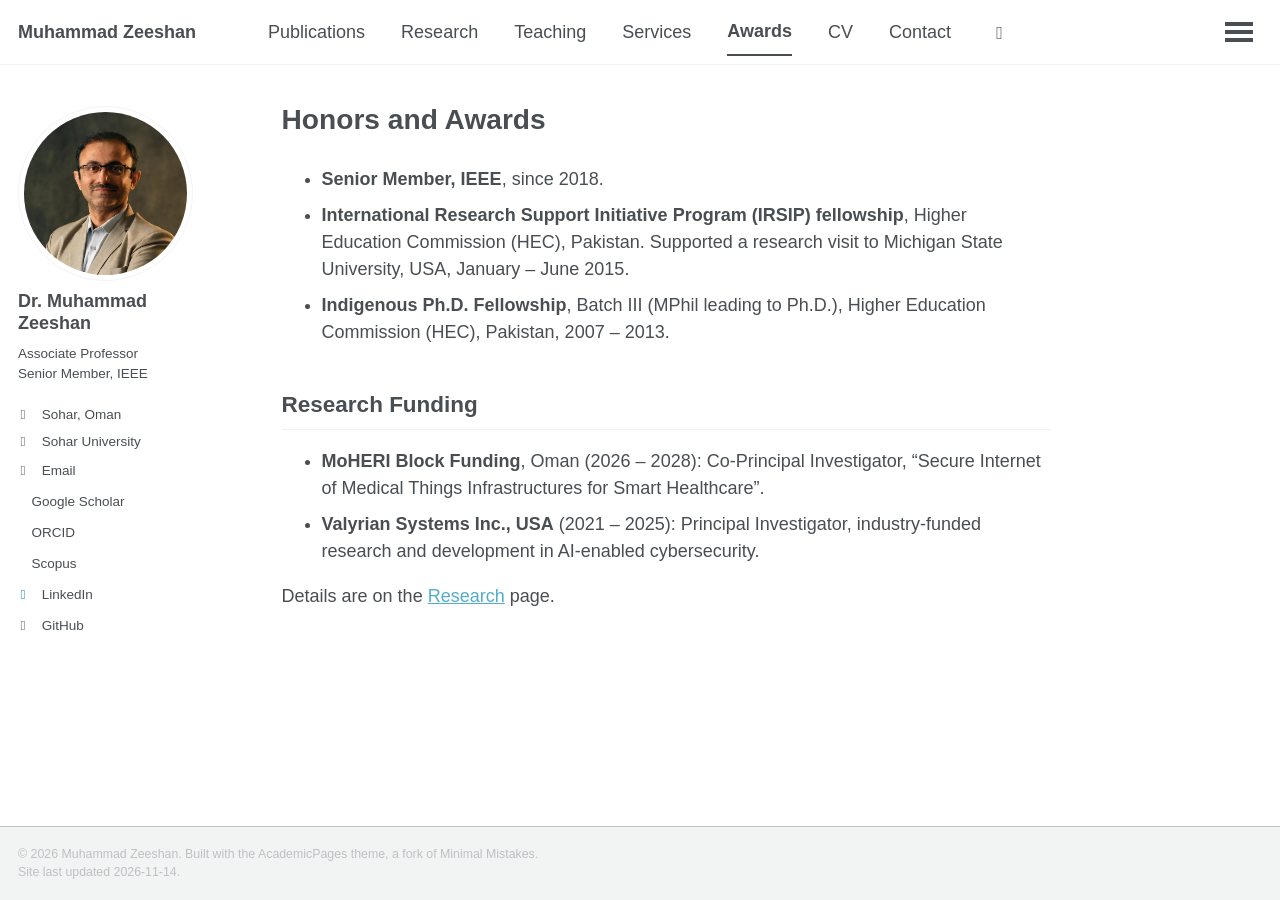
==== awards/index.html @ 03ace95a "Add personal academic website Static site in the AcademicPages style: home, publications, research, " ====
<!doctype html>
<html lang="en" class="no-js">
  <head>
    <meta charset="utf-8">
    <title>Honors and Awards - Muhammad Zeeshan</title>
    <meta name="description" content="Honors, fellowships and awards of Dr. Muhammad Zeeshan.">
    <meta name="author" content="Muhammad Zeeshan">
    <link rel="canonical" href="https://mzeeshanbhatti.github.io/awards/">
    <meta property="og:type" content="website">
    <meta property="og:site_name" content="Muhammad Zeeshan">
    <meta property="og:title" content="Honors and Awards - Muhammad Zeeshan">
    <meta property="og:description" content="Honors, fellowships and awards of Dr. Muhammad Zeeshan.">
    <meta property="og:url" content="https://mzeeshanbhatti.github.io/awards/">
    <meta property="og:image" content="https://mzeeshanbhatti.github.io/images/og-image.jpg">
    <meta name="viewport" content="width=device-width, initial-scale=1.0">
    <script>
      document.documentElement.className = document.documentElement.className.replace(/\bno-js\b/g, '') + ' js ';
    </script>
    <link rel="stylesheet" href="/assets/css/main.css">
    <script src="/assets/js/jquery.min.js"></script>
    <link rel="stylesheet" href="/assets/css/academicons.min.css">
    <link rel="stylesheet" href="/assets/css/fontawesome.css">
    <link rel="icon" type="image/png" href="/images/favicon-32x32.png" sizes="32x32">
    <link rel="apple-touch-icon" sizes="180x180" href="/images/apple-touch-icon.png">
  </head>

  <body>
    <div class="masthead">
      <div class="masthead__inner-wrap">
        <div class="masthead__menu">
          <nav id="site-nav" class="greedy-nav">
            <ul class="visible-links">
          <li class="masthead__menu-item masthead__menu-item--lg persist"><a href="/">Muhammad Zeeshan</a></li>
          <li class="masthead__menu-item"><a href="/publications/">Publications</a></li>
          <li class="masthead__menu-item"><a href="/research/">Research</a></li>
          <li class="masthead__menu-item"><a href="/teaching/">Teaching</a></li>
          <li class="masthead__menu-item"><a href="/services/">Services</a></li>
          <li class="masthead__menu-item selected"><a href="/awards/">Awards</a></li>
          <li class="masthead__menu-item"><a href="/cv/">CV</a></li>
          <li class="masthead__menu-item"><a href="/contact/">Contact</a></li>
          <li id="theme-toggle" class="masthead__menu-item persist tail">
            <button type="button" aria-label="Toggle color theme"><i id="theme-icon" class="fa-solid fa-sun" aria-hidden="true" title="toggle theme"></i></button>
          </li>
            </ul>
            <button class="greedy-nav__toggle" type="button" aria-label="Menu"><span class="navicon"></span></button>
            <ul class="hidden-links hidden"></ul>
          </nav>
        </div>
      </div>
    </div>

    <div id="main" role="main">
      <div class="sidebar sticky">
        <div itemscope itemtype="http://schema.org/Person">
          <div class="author__avatar">
            <img src="/images/profile.jpg" class="author__avatar" alt="Dr. Muhammad Zeeshan" fetchpriority="high">
          </div>
          <div class="author__content">
            <h3 class="author__name">Dr. Muhammad Zeeshan</h3>
            <p class="author__bio">Associate Professor<br>Senior Member, IEEE</p>
          </div>
          <div class="author__urls-wrapper">
            <button class="btn btn--inverse">Follow</button>
            <ul class="author__urls social-icons">
              <li class="author__desktop"><i class="fas fa-fw fa-location-dot icon-pad-right" aria-hidden="true"></i>Sohar, Oman</li>
              <li class="author__desktop"><i class="fas fa-fw fa-building-columns icon-pad-right" aria-hidden="true"></i>Sohar University</li>
              <li><a href="mailto:muhammad.zeeshan@ieee.org"><i class="fas fa-fw fa-envelope icon-pad-right" aria-hidden="true"></i>Email</a></li>
              <li><a href="https://scholar.google.com.pk/citations?user=bIB6sP4AAAAJ&amp;hl=en"><i class="ai ai-google-scholar ai-fw icon-pad-right"></i>Google Scholar</a></li>
              <li><a href="https://orcid.org/0000-0003-4417-1365"><i class="ai ai-orcid ai-fw icon-pad-right"></i>ORCID</a></li>
              <li><a href="https://www.scopus.com/authid/detail.uri?authorId=57214970753"><i class="ai ai-scopus ai-fw icon-pad-right"></i>Scopus</a></li>
              <li><a href="https://www.linkedin.com/in/zeeshanbhatti/"><i class="fab fa-fw fa-linkedin icon-pad-right" aria-hidden="true"></i>LinkedIn</a></li>
              <li><a href="https://github.com/mzeeshanbhatti"><i class="fab fa-fw fa-github icon-pad-right" aria-hidden="true"></i>GitHub</a></li>
            </ul>
          </div>
        </div>
      </div>

      <article class="page" itemscope itemtype="http://schema.org/CreativeWork">
        <div class="page__inner-wrap">
          <header><h1 class="page__title" itemprop="headline">Honors and Awards</h1></header>
          <section class="page__content" itemprop="text">
<ul>
<li><strong>Senior Member, IEEE</strong>, since 2018.</li>
<li><strong>International Research Support Initiative Program (IRSIP) fellowship</strong>, Higher Education Commission (HEC), Pakistan. Supported a research visit to Michigan State University, USA, January – June 2015.</li>
<li><strong>Indigenous Ph.D. Fellowship</strong>, Batch III (MPhil leading to Ph.D.), Higher Education Commission (HEC), Pakistan, 2007 – 2013.</li>
</ul>
<h2>Research Funding</h2>
<ul>
<li><strong>MoHERI Block Funding</strong>, Oman (2026 – 2028): Co-Principal Investigator, &ldquo;Secure Internet of Medical Things Infrastructures for Smart Healthcare&rdquo;.</li>
<li><strong>Valyrian Systems Inc., USA</strong> (2021 – 2025): Principal Investigator, industry-funded research and development in AI-enabled cybersecurity.</li>
</ul>
<p>Details are on the <a href="/research/">Research</a> page.</p>
          </section>
        </div>
      </article>
    </div>

    <div class="page__footer">
      <footer>
        <div class="page__footer-copyright">
          &copy; 2026 Muhammad Zeeshan. Built with the <a href="https://github.com/academicpages/academicpages.github.io">AcademicPages</a> theme, a fork of <a href="https://mademistakes.com/work/minimal-mistakes-jekyll-theme/" rel="nofollow">Minimal Mistakes</a>.<br>
          Site last updated 2026-11-14.
        </div>
      </footer>
    </div>

    <script type="module" src="/assets/js/main.min.js"></script>
  </body>
</html>
---- assets/css/main.css ----
﻿:root{--global-base-color: #2f7f93;--global-bg-color: #fff;--global-footer-bg-color: #f2f3f3;--global-border-color: rgb(94.7843137255%, 95.0980392157%, 95.3333333333%);--global-dark-border-color: #bdc1c4;--global-code-background-color: #fafafa;--global-code-text-color: rgb(19.137254902%, 20.3921568627%, 21.3333333333%);--global-fig-caption-color: mix(#fff, rgb(28.7058823529%, 30.5882352941%, 32%), 25%);--global-link-color: #52adc8;--global-link-color-hover: mix(#000, #2f7f93, 25%);--global-link-color-visited: mix(#fff, #2f7f93, 25%);--global-masthead-link-color: rgb(28.7058823529%, 30.5882352941%, 32%);--global-masthead-link-color-hover: mix(#000, #7a8288, 25%);--global-text-color: rgb(28.7058823529%, 30.5882352941%, 32%);--global-text-color-light: rgb(73.9215686275%, 75.4901960784%, 76.6666666667%);--global-thead-color: rgb(94.7843137255%, 95.0980392157%, 95.3333333333%)}html[data-theme=dark]{--global-base-color: #0ea1c5;--global-bg-color: #474747;--global-footer-bg-color: #474747;--global-border-color: rgb(73.9215686275%, 75.4901960784%, 76.6666666667%);--global-dark-border-color: rgb(85.568627451%, 85.568627451%, 85.568627451%);--global-code-background-color: #fafafa;--global-code-text-color: rgb(19.137254902%, 20.3921568627%, 21.3333333333%);--global-fig-caption-color: rgb(73.9215686275%, 75.4901960784%, 76.6666666667%);--global-link-color: #0ea1c5;--global-link-color-hover: rgb(4.1176470588%, 47.3529411765%, 57.9411764706%);--global-link-color-visited: rgb(29.1176470588%, 72.3529411765%, 82.9411764706%);--global-masthead-link-color: #ffffff;--global-masthead-link-color-hover: #0ea1c5;--global-text-color: #ffffff;--global-text-color-light: #f3f3f3;--global-thead-color: rgb(92.7843137255%, 92.7843137255%, 92.7843137255%)}a:focus{outline:thin dotted #f89406;outline:5px auto #f89406;outline-offset:-2px}*,*:before,*:after{-moz-box-sizing:border-box;-webkit-box-sizing:border-box;box-sizing:border-box}html{box-sizing:border-box;background-color:var(--global-bg-color);font-size:16px}@media(min-width: 48em){html{font-size:18px}}html{-webkit-text-size-adjust:100%;-ms-text-size-adjust:100%}body{margin:0}::-moz-selection{color:#fff;background:#000}::selection{color:#fff;background:#000}article,aside,details,figcaption,figure,footer,header,hgroup,main,nav,section{display:block}audio,canvas,video{display:inline-block;*display:inline;*zoom:1}audio:not([controls]){display:none}a{color:var(--global-link-color)}a:hover,a:active{outline:0}sub,sup{position:relative;font-size:75%;line-height:0;vertical-align:baseline}sup{top:-0.5em}sub{bottom:-0.25em}img{max-width:100%;width:auto\9 ;height:auto;vertical-align:middle;border:0;-ms-interpolation-mode:bicubic}#map_canvas img,.google-maps img{max-width:none}button,input,select,textarea{margin:0;font-size:100%;vertical-align:middle}button,input{*overflow:visible;line-height:normal}button::-moz-focus-inner,input::-moz-focus-inner{padding:0;border:0}button,html input[type=button],input[type=reset],input[type=submit]{-webkit-appearance:button;cursor:pointer}label,select,button,input[type=button],input[type=reset],input[type=submit],input[type=radio],input[type=checkbox]{cursor:pointer}input[type=search]{box-sizing:content-box;-webkit-appearance:textfield}input[type=search]::-webkit-search-decoration,input[type=search]::-webkit-search-cancel-button{-webkit-appearance:none}textarea{overflow:auto;vertical-align:top}html{position:relative;min-height:100%;scroll-behavior:smooth}body{color:var(--global-text-color);background-color:var(--global-bg-color);margin:0;padding:70px 0 0;padding-bottom:9em;font-family:-apple-system,".SFNSText-Regular","San Francisco","Roboto","Segoe UI","Helvetica Neue","Lucida Grande",Arial,sans-serif;line-height:1.5}body.overflow--hidden{overflow:hidden}h1,h2,h3,h4,h5,h6{margin:2em 0 .5em;line-height:1.2;font-family:-apple-system,".SFNSText-Regular","San Francisco","Roboto","Segoe UI","Helvetica Neue","Lucida Grande",Arial,sans-serif;font-weight:bold}h1{margin-top:0;font-size:1.563em}h2{font-size:1.25em}h3{font-size:1em}h4{font-size:.75em}h5{font-size:.75em}h6{font-size:.75em}small,.small{font-size:.75em}p{margin-bottom:1.3em}u,ins{text-decoration:none;border-bottom:1px solid var(--global-text-color)}u a,ins a{color:inherit}del a{color:inherit}p,pre,blockquote,ul,ol,dl,figure,table,fieldset{orphans:3;widows:3}abbr[title],abbr[data-original-title]{text-decoration:none;cursor:help;border-bottom:1px dotted var(--global-text-color)}blockquote{margin:2em 1em 2em 0;padding-left:1em;padding-right:1em;font-style:italic;border-left:.25em solid var(--global-border-color)}blockquote cite{font-style:italic}blockquote cite:before{content:"—";padding-right:5px}a:hover,a:active{outline:0}tt,code,kbd,samp,pre{font-family:Monaco,Consolas,"Lucida Console",monospace}pre{overflow-x:auto}a>code,figcaption>code,li>code,p>code,td>code{color:var(--global-code-text-color);padding-top:.1rem;padding-bottom:.1rem;font-size:.75em;background:var(--global-code-background-color);border:1px solid var(--global-thead-color);border-radius:4px;box-shadow:0 1px 1px rgba(0,0,0,.125)}a>code:before,a>code:after,figcaption>code:before,figcaption>code:after,li>code:before,li>code:after,p>code:before,p>code:after,td>code:before,td>code:after{letter-spacing:-0.2em;content:" "}a>code{color:inherit}pre>code{color:var(--global-code-text-color)}hr{display:block;margin:1em 0;border:0;border-top:1px solid var(--global-border-color)}ul li,ol li{margin-bottom:.5em}li ul,li ol{margin-top:.5em}figure{display:-webkit-box;display:flex;-webkit-box-pack:justify;justify-content:space-between;-webkit-box-align:start;align-items:flex-start;flex-wrap:wrap;margin:2em 0}figure img,figure iframe,figure .fluid-width-video-wrapper{margin-bottom:1em}figure img{width:100%;border-radius:4px;-webkit-transition:all .2s ease-in-out;transition:all .2s ease-in-out}figure>a{display:block}@media(min-width: 37.5em){figure.half>a,figure.half>img{width:calc(50% - .5em)}}figure.half figcaption{width:100%}@media(min-width: 37.5em){figure.third>a,figure.third>img{width:calc(33.3333% - .5em)}}figure.third figcaption{width:100%}figcaption{margin-bottom:.5em;color:var(--global-fig-caption-color);font-family:Georgia,Times,serif;font-size:.75em}figcaption a{color:inherit;text-decoration:none;border-bottom:1px solid var(--global-border-color);-webkit-transition:all .2s ease-in-out;transition:all .2s ease-in-out}figcaption a:hover{color:#000;border-bottom-color:#000}svg:not(:root){overflow:hidden}nav ul{margin:0;padding:0}nav li{list-style:none}nav a{text-decoration:none}nav ul li,nav ol li{margin-bottom:0}nav li ul,nav li ol{margin-top:0}@-webkit-keyframes intro{0%{opacity:0}100%{opacity:1}}@keyframes intro{0%{opacity:0}100%{opacity:1}}b,i,strong,em,blockquote,p,q,span,figure,img,h1,h2,header,input,a,tr,td,form button,input[type=submit],.btn,#goog-wm-sb,.highlight,.archive__item-teaser{-webkit-transition:all .2s ease-in-out;transition:all .2s ease-in-out}@media print{.masthead,.toc,.page__share,.page__related,.ads,.page__footer{display:none}}.hidden{display:none;visibility:hidden}.load{display:none}.transparent{opacity:0}.visually-hidden,.screen-reader-text,.screen-reader-text span,.screen-reader-shortcut{position:absolute !important;clip:rect(1px, 1px, 1px, 1px);height:1px !important;width:1px !important;border:0 !important;overflow:hidden}body:hover .visually-hidden a,body:hover .visually-hidden input,body:hover .visually-hidden button{display:none !important}.screen-reader-text:focus,.screen-reader-shortcut:focus{clip:auto !important;height:auto !important;width:auto !important;display:block;font-size:1em;font-weight:bold;padding:15px 23px 14px;background:var(--global-text-color);z-index:100000;text-decoration:none;box-shadow:0 0 2px 2px rgba(0,0,0,.6)}.skip-link{position:fixed;z-index:20;margin:0;font-family:-apple-system,".SFNSText-Regular","San Francisco","Roboto","Segoe UI","Helvetica Neue","Lucida Grande",Arial,sans-serif;white-space:nowrap}.skip-link li{height:0;width:0;list-style:none}.text-left{text-align:left}.text-center{text-align:center}.text-right{text-align:right}.text-justify{text-align:justify}.text-nowrap{white-space:nowrap}.cf{clear:both}.wrapper:after{content:" ";display:block;clear:both}.wrapper{max-width:925px;margin-left:auto;margin-right:auto}.wordwrap{white-space:pre-wrap;white-space:-moz-pre-wrap;white-space:-pre-wrap;white-space:-o-pre-wrap;word-wrap:break-word}.align-left{display:block;margin-left:auto;margin-right:auto}@media(min-width: 37.5em){.align-left{float:left;margin-right:1em}}.align-right{display:block;margin-left:auto;margin-right:auto}@media(min-width: 37.5em){.align-right{float:right;margin-left:1em}}.align-center{display:block;margin-left:auto;margin-right:auto}@media(min-width: 57.8125em){.full{margin-right:-19.4915254237% !important}}.icon{display:inline-block;fill:currentColor;width:1em;height:1.1em;line-height:1;position:relative;top:-0.1em;vertical-align:middle}.icon-pad-right{padding-right:.5em;margin-right:.5em}.social-icons .fa{color:#000}.social-icons .fa-bluesky,.social-icons .fa-bluesky-square{color:#1184fe}.social-icons .fa-behance,.social-icons .fa-behance-square{color:#1769ff}.social-icons .fa-dribbble{color:#ea4c89}.social-icons .fa-facebook,.social-icons .fa-facebook-square{color:#3b5998}.social-icons .fa-flickr{color:#ff0084}.social-icons .fa-foursquare{color:#0072b1}.social-icons .fa-google-plus,.social-icons .fa-google-plus-square{color:#dd4b39}.social-icons .fa-instagram{color:#517fa4}.social-icons .fa-kaggle,.social-icons .fa-kaggle-square{color:#20c0ff}.social-icons .fa-lastfm,.social-icons .fa-lastfm-square{color:#d51007}.social-icons .fa-linkedin,.social-icons .fa-linkedin-square{color:#007bb6}.social-icons .fa-mastodon,.social-icons .fa-mastodon-square{color:#6364ff}.social-icons .ai-orcid,.social-icons .ai-orcid-square{color:#a6ce39}.social-icons .fa-pinterest,.social-icons .fa-pinterest-p,.social-icons .fa-pinterest-square{color:#cb2027}.social-icons .fa-rss,.social-icons .fa-rss-square{color:#fa9b39}.social-icons .fa-soundcloud{color:#f30}.social-icons .fa-stack-exchange,.social-icons .fa-stack-overflow{color:#fe7a15}.social-icons .fa-tumblr,.social-icons .fa-tumblr-square{color:#32506d}.social-icons .fa-twitter,.social-icons .fa-twitter-square{color:#55acee}.social-icons .fa-vimeo,.social-icons .fa-vimeo-square{color:#1ab7ea}.social-icons .fa-vine{color:#00bf8f}.social-icons .fa-youtube,.social-icons .fa-youtube-square,.social-icons .fa-youtube-play{color:#b00}.social-icons .fa-xing,.social-icons .fa-xing-square{color:#006567}.navicon{position:relative;display:inline-block;vertical-align:middle;width:28px;height:4px;background:var(--global-masthead-link-color);margin:auto;-webkit-transition:.3s;transition:.3s}.navicon:before,.navicon:after{content:"";position:absolute;left:0;width:28px;height:4px;background:var(--global-masthead-link-color);-webkit-transition:.3s;transition:.3s}.navicon:before{top:-8px}.navicon:after{bottom:-8px}.close .navicon{background:rgba(0,0,0,0)}.close .navicon:before,.close .navicon:after{-webkit-transform-origin:50% 50%;-ms-transform-origin:50% 50%;transform-origin:50% 50%;top:0;width:28px}.close .navicon:before{-webkit-transform:rotate3d(0, 0, 1, 45deg);transform:rotate3d(0, 0, 1, 45deg)}.close .navicon:after{-webkit-transform:rotate3d(0, 0, 1, -45deg);transform:rotate3d(0, 0, 1, -45deg)}@media(min-width: 57.8125em){.sticky{clear:both}.sticky::after{clear:both;content:"";display:table}.sticky{position:-webkit-sticky;position:sticky;top:2em}.sticky>*{display:block}}.well{min-height:20px;padding:19px;margin-bottom:20px;background-color:#f5f5f5;border:1px solid #e3e3e3;border-radius:4px;box-shadow:inset 0 1px 1px rgba(0,0,0,.05)}.show-modal{overflow:hidden;position:relative}.show-modal:before{position:absolute;content:"";top:0;left:0;width:100%;height:100%;z-index:999;background-color:rgba(255,255,255,.85)}.show-modal .modal{display:block}.modal{display:none;position:fixed;width:300px;top:50%;left:50%;margin-left:-150px;margin-top:-150px;min-height:0;z-index:9999;background:var(--global-text-color);border:1px solid var(--global-border-color);border-radius:4px;box-shadow:0 1px 1px rgba(0,0,0,.125)}.modal__title{margin:0;padding:.5em 1em}.modal__supporting-text{padding:0 1em .5em 1em}.modal__actions{padding:.5em 1em;border-top:1px solid var(--global-border-color)}.footnote{color:var(--global-text-color-light);text-decoration:none}.footnotes{color:var(--global-text-color-light)}.footnotes ol,.footnotes li,.footnotes p{margin-bottom:0;font-size:.75em}a.reversefootnote{color:var(--global-text-color-light);text-decoration:none}a.reversefootnote:hover{text-decoration:underline}.required{color:#ee5f5b;font-weight:bold}table{margin-bottom:1em;width:100%;font-family:-apple-system,".SFNSText-Regular","San Francisco","Roboto","Segoe UI","Helvetica Neue","Lucida Grande",Arial,sans-serif;font-size:.75em;border-collapse:collapse;border:1px solid var(--global-border-color)}table+table{margin-top:1em}thead{background-color:var(--global-border-color);border-bottom:1px solid var(--global-border-color)}th{padding:.5em;font-weight:bold;text-align:left;border-right:1px solid var(--global-border-color)}td{padding:.5em;border-bottom:1px solid var(--global-border-color);border-right:1px solid var(--global-border-color)}tr,td,th{vertical-align:middle}.btn,#goog-wm-sb{display:inline-block;margin-bottom:.25em;padding:.5em 1em;color:#fff !important;font-family:-apple-system,".SFNSText-Regular","San Francisco","Roboto","Segoe UI","Helvetica Neue","Lucida Grande",Arial,sans-serif;font-size:.75em;font-weight:bold;text-align:center;text-decoration:none;background-color:var(--global-base-color);border:0 !important;border-radius:4px;cursor:pointer}.btn:hover,#goog-wm-sb:hover{background-color:#333}.btn .icon,#goog-wm-sb .icon{margin-right:.5em}.btn .icon+.hidden,#goog-wm-sb .icon+.hidden{margin-left:-0.5em}.btn--block{display:block;width:100%}.btn--block+.btn--block{margin-top:.25em}.btn--inverse{color:var(--global-text-color-light) !important;border:1px solid var(--global-border-color) !important;background-color:var(--global-bg-color)}.btn--inverse:hover{color:#fff !important;border-color:var(--global-text-color-light)}.btn--light-outline{border:1px solid #fff !important;background-color:rgba(0,0,0,0)}.btn--info{background-color:#2f7f93}.btn--info:hover{background-color:hsl(192,51.5463917526%,30.431372549%)}.btn--warning{background-color:#f89406}.btn--warning:hover{background-color:rgb(77.8039215686%,46.431372549%,1.8823529412%)}.btn--success{background-color:#62c462}.btn--success:hover{background-color:hsl(120,33.3333333333%,46.1176470588%)}.btn--danger{background-color:#ee5f5b}.btn--danger:hover{background-color:rgb(74.6666666667%,29.8039215686%,28.5490196078%)}.btn--disabled{pointer-events:none;cursor:not-allowed;filter:alpha(opacity=65);box-shadow:none;opacity:.65}.btn--bluesky{background-color:#1184fe}.btn--bluesky:hover{background-color:rgb(5.3333333333%,41.4117647059%,79.6862745098%)}.btn--facebook{background-color:#3b5998}.btn--facebook:hover{background-color:rgb(18.5098039216%,27.9215686275%,47.6862745098%)}.btn--google-plus{background-color:#dd4b39}.btn--google-plus:hover{background-color:rgb(69.3333333333%,23.5294117647%,17.8823529412%)}.btn--linkedin{background-color:#007bb6}.btn--linkedin:hover{background-color:rgb(0%,38.5882352941%,57.0980392157%)}.btn--mastodon{background-color:#6364ff}.btn--mastodon:hover{background-color:rgb(31.0588235294%,31.3725490196%,80%)}.btn--twitter{background-color:#55acee}.btn--twitter:hover{background-color:rgb(26.6666666667%,53.9607843137%,74.6666666667%)}.btn--x-large{font-size:1.25em}.btn--large{font-size:1em}.btn--small{font-size:.6875em}.notice{margin:2em 0 !important;padding:1em;font-family:-apple-system,".SFNSText-Regular","San Francisco","Roboto","Segoe UI","Helvetica Neue","Lucida Grande",Arial,sans-serif;font-size:.75em !important;text-indent:initial;background-color:rgb(94.7843137255%,95.0980392157%,95.3333333333%);border-radius:4px;box-shadow:0 1px 1px rgba(122,130,136,.25);color:var(--global-code-text-color)}.notice h4{margin-top:0 !important;margin-bottom:.75em}.page__content .notice h4{margin-bottom:0;font-size:1em}.notice p:last-child{margin-bottom:0 !important}.notice h4+p{margin-top:0;padding-top:0}.notice a{color:#7a8288}.notice a:hover{color:rgb(28.7058823529%,30.5882352941%,32%)}.notice code{background-color:rgb(97.3921568627%,97.5490196078%,97.6666666667%)}.notice ul:last-child{margin-bottom:0}.notice--primary{margin:2em 0 !important;padding:1em;font-family:-apple-system,".SFNSText-Regular","San Francisco","Roboto","Segoe UI","Helvetica Neue","Lucida Grande",Arial,sans-serif;font-size:.75em !important;text-indent:initial;background-color:rgb(94.7843137255%,95.0980392157%,95.3333333333%);border-radius:4px;box-shadow:0 1px 1px rgba(122,130,136,.25);color:var(--global-code-text-color)}.notice--primary h4{margin-top:0 !important;margin-bottom:.75em}.page__content .notice--primary h4{margin-bottom:0;font-size:1em}.notice--primary p:last-child{margin-bottom:0 !important}.notice--primary h4+p{margin-top:0;padding-top:0}.notice--primary a{color:#7a8288}.notice--primary a:hover{color:rgb(28.7058823529%,30.5882352941%,32%)}.notice--primary code{background-color:rgb(97.3921568627%,97.5490196078%,97.6666666667%)}.notice--primary ul:last-child{margin-bottom:0}.notice--info{margin:2em 0 !important;padding:1em;font-family:-apple-system,".SFNSText-Regular","San Francisco","Roboto","Segoe UI","Helvetica Neue","Lucida Grande",Arial,sans-serif;font-size:.75em !important;text-indent:initial;background-color:hsl(192,31.6455696203%,93.8039215686%);border-radius:4px;box-shadow:0 1px 1px rgba(47,127,147,.25);color:var(--global-code-text-color)}.notice--info h4{margin-top:0 !important;margin-bottom:.75em}.page__content .notice--info h4{margin-bottom:0;font-size:1em}.notice--info p:last-child{margin-bottom:0 !important}.notice--info h4+p{margin-top:0;padding-top:0}.notice--info a{color:#2f7f93}.notice--info a:hover{color:hsl(192,51.5463917526%,22.8235294118%)}.notice--info code{background-color:hsl(192,31.6455696203%,96.9019607843%)}.notice--info ul:last-child{margin-bottom:0}.notice--warning{margin:2em 0 !important;padding:1em;font-family:-apple-system,".SFNSText-Regular","San Francisco","Roboto","Segoe UI","Helvetica Neue","Lucida Grande",Arial,sans-serif;font-size:.75em !important;text-indent:initial;background-color:hsl(35.2066115702,94.53125%,94.9803921569%);border-radius:4px;box-shadow:0 1px 1px rgba(248,148,6,.25);color:var(--global-code-text-color)}.notice--warning h4{margin-top:0 !important;margin-bottom:.75em}.page__content .notice--warning h4{margin-bottom:0;font-size:1em}.notice--warning p:last-child{margin-bottom:0 !important}.notice--warning h4+p{margin-top:0;padding-top:0}.notice--warning a{color:#f89406}.notice--warning a:hover{color:rgb(58.3529411765%,34.8235294118%,1.4117647059%)}.notice--warning code{background-color:hsl(35.2066115702,94.53125%,97.4901960784%)}.notice--warning ul:last-child{margin-bottom:0}.notice--success{margin:2em 0 !important;padding:1em;font-family:-apple-system,".SFNSText-Regular","San Francisco","Roboto","Segoe UI","Helvetica Neue","Lucida Grande",Arial,sans-serif;font-size:.75em !important;text-indent:initial;background-color:hsl(120,45.3703703704%,95.7647058824%);border-radius:4px;box-shadow:0 1px 1px rgba(98,196,98,.25);color:var(--global-code-text-color)}.notice--success h4{margin-top:0 !important;margin-bottom:.75em}.page__content .notice--success h4{margin-bottom:0;font-size:1em}.notice--success p:last-child{margin-bottom:0 !important}.notice--success h4+p{margin-top:0;padding-top:0}.notice--success a{color:#62c462}.notice--success a:hover{color:hsl(120,33.3333333333%,34.5882352941%)}.notice--success code{background-color:hsl(120,45.3703703704%,97.8823529412%)}.notice--success ul:last-child{margin-bottom:0}.notice--danger{margin:2em 0 !important;padding:1em;font-family:-apple-system,".SFNSText-Regular","San Francisco","Roboto","Segoe UI","Helvetica Neue","Lucida Grande",Arial,sans-serif;font-size:.75em !important;text-indent:initial;background-color:rgb(99.3333333333%,93.7254901961%,93.568627451%);border-radius:4px;box-shadow:0 1px 1px rgba(238,95,91,.25);color:var(--global-code-text-color)}.notice--danger h4{margin-top:0 !important;margin-bottom:.75em}.page__content .notice--danger h4{margin-bottom:0;font-size:1em}.notice--danger p:last-child{margin-bottom:0 !important}.notice--danger h4+p{margin-top:0;padding-top:0}.notice--danger a{color:#ee5f5b}.notice--danger a:hover{color:rgb(56%,22.3529411765%,21.4117647059%)}.notice--danger code{background-color:rgb(99.6666666667%,96.862745098%,96.7843137255%)}.notice--danger ul:last-child{margin-bottom:0}.masthead{position:fixed;background:var(--global-bg-color);height:fit-content;top:0;width:100%;-webkit-animation:intro .3s both;animation:intro .3s both;-webkit-animation-delay:.15s;animation-delay:.15s;z-index:20}.masthead::after{content:"";position:absolute;bottom:0;height:1px;background:var(--global-border-color);width:100%}.masthead__inner-wrap:after{content:" ";display:block;clear:both}.masthead__inner-wrap{max-width:925px;margin-left:auto;margin-right:auto;clear:both}.masthead__inner-wrap::after{clear:both;content:"";display:table}.masthead__inner-wrap{padding:.5em 1em;font-family:-apple-system,".SFNSText-Regular","San Francisco","Roboto","Segoe UI","Helvetica Neue","Lucida Grande",Arial,sans-serif}@media(min-width: 80em){.masthead__inner-wrap{max-width:1280px}}.masthead__inner-wrap nav{z-index:10}.masthead__inner-wrap a{text-decoration:none}.masthead__menu ul{margin:0;padding:0;clear:both;list-style-type:none}.masthead__menu-item{background-color:var(--global-bg-color);display:block;list-style-type:none;white-space:nowrap}.masthead__menu-item--lg{padding-right:2em;font-weight:700}.masthead__menu-item.selected a{color:var(--global-text-color);font-weight:700;border-bottom:2px solid var(--global-text-color);pointer-events:none;cursor:default}.masthead__menu-item.selected a:hover{color:var(--global-text-color);border-bottom:2px solid var(--global-text-color)}.breadcrumbs:after{content:" ";display:block;clear:both}.breadcrumbs{max-width:925px;margin-left:auto;margin-right:auto;clear:both}.breadcrumbs::after{clear:both;content:"";display:table}.breadcrumbs{margin-top:0;margin-bottom:0;padding-left:2em;padding-right:2em;font-family:-apple-system,".SFNSText-Regular","San Francisco","Roboto","Segoe UI","Helvetica Neue","Lucida Grande",Arial,sans-serif;-webkit-animation:intro .3s both;animation:intro .3s both;-webkit-animation-delay:.3s;animation-delay:.3s}@media(min-width: 57.8125em){.breadcrumbs{padding-left:1em;padding-right:1em}}@media(min-width: 80em){.breadcrumbs{max-width:1280px}}.breadcrumbs ol{padding:0;list-style:none;font-size:.75em}@media(min-width: 57.8125em){.breadcrumbs ol{width:83.0508474576%;float:right;margin-right:0}}@media(min-width: 80em){.breadcrumbs ol{padding-left:4.2372881356%}}.breadcrumbs li{display:inline}.breadcrumbs .current{font-weight:bold}.pagination{clear:both;width:100%;float:left;margin-left:0;margin-right:0;clear:both}.pagination::after{clear:both;content:"";display:table}.pagination{margin-top:1em;padding-top:1em}.pagination ul{margin:0;padding:0;list-style-type:none;font-family:-apple-system,".SFNSText-Regular","San Francisco","Roboto","Segoe UI","Helvetica Neue","Lucida Grande",Arial,sans-serif}.pagination li{display:block;float:left;margin-left:-1px}.pagination li a{margin-bottom:.25em;padding:.5em 1em;font-family:-apple-system,".SFNSText-Regular","San Francisco","Roboto","Segoe UI","Helvetica Neue","Lucida Grande",Arial,sans-serif;font-size:14px;font-weight:bold;line-height:1.5;text-align:center;text-decoration:none;color:var(--global-text-color-light);border:1px solid var(--global-border-color);border-radius:0}.pagination li a:hover{color:var(--global-link-color-hover)}.pagination li a.current{color:#fff;background:var(--global-base-color)}.pagination li a.disabled{color:var(--global-text-color-light);pointer-events:none;cursor:not-allowed}.pagination li:first-child{margin-left:0}.pagination li:first-child a{border-top-left-radius:4px;border-bottom-left-radius:4px}.pagination li:last-child a{border-top-right-radius:4px;border-bottom-right-radius:4px}.pagination--pager{display:block;padding:1em 2em;float:left;width:50%;font-family:-apple-system,".SFNSText-Regular","San Francisco","Roboto","Segoe UI","Helvetica Neue","Lucida Grande",Arial,sans-serif;font-size:1em;font-weight:bold;text-align:center;text-decoration:none;color:var(--global-text-color-light);border:1px solid var(--global-border-color);border-radius:4px}.pagination--pager:hover{color:var(--global-link-color-hover)}.pagination--pager:first-child{border-top-right-radius:0;border-bottom-right-radius:0}.pagination--pager:last-child{margin-left:-1px;border-top-left-radius:0;border-bottom-left-radius:0}.pagination--pager.disabled{color:var(--global-text-color-light);pointer-events:none;cursor:not-allowed}.page__content+.pagination,.page__meta+.pagination,.comment__date+.pagination,.page__share+.pagination,.page__comments+.pagination{margin-top:2em;padding-top:2em;border-top:1px solid var(--global-border-color)}.greedy-nav{position:relative;min-width:250px;background:var(--global-bg-color)}.greedy-nav a,.greedy-nav #theme-toggle>button{display:block;margin:0 1rem;padding:.5rem 0;color:var(--global-masthead-link-color);text-decoration:none}.greedy-nav a:hover,.greedy-nav #theme-toggle>button:hover{color:var(--global-masthead-link-color-hover)}.greedy-nav>.greedy-nav__toggle{position:absolute;top:0;height:2.5rem;right:0;padding:0 .5rem;border:0;outline:none;background-color:var(--global-bg-color);color:var(--global-text-color);cursor:pointer;z-index:100}.greedy-nav .visible-links{display:table}.greedy-nav .visible-links li{display:table-cell;vertical-align:middle}.greedy-nav .visible-links li:first-child{font-weight:bold;text-wrap:wrap}.greedy-nav .visible-links li:first-child a{margin-left:0}.greedy-nav .visible-links li:last-child a{margin-right:0}.greedy-nav .visible-links #theme-toggle>button{margin-right:0;width:25px;display:flex;justify-content:center;cursor:pointer;background:rgba(0,0,0,0);border:0;font:inherit;transition:all .2s ease-in-out}.greedy-nav .visible-links #theme-toggle>button:focus-visible{outline:2px solid currentColor;outline-offset:4px}.greedy-nav .visible-links a,.greedy-nav .visible-links #theme-toggle>button{position:relative}.greedy-nav .visible-links a:before,.greedy-nav .visible-links #theme-toggle>button:before{content:"";position:absolute;left:0;bottom:0;height:4px;background:var(--global-border-color);width:100%;-webkit-transition:all .2s ease-in-out;transition:all .2s ease-in-out;-webkit-transform:scaleX(0);-ms-transform:scaleX(0);transform:scaleX(0)}.greedy-nav .visible-links a:hover:before,.greedy-nav .visible-links #theme-toggle>button:hover:before{-webkit-transform:scaleX(1);-ms-transform:scaleX(1);transform:scaleX(1)}.greedy-nav .hidden-links{position:absolute;top:100%;right:0;margin-top:15px;padding:5px;border:1px solid var(--global-border-color);border-radius:4px;background:var(--global-bg-color);box-shadow:0 0 10px rgba(0,0,0,.25)}.greedy-nav .hidden-links a{margin:0;padding:10px 20px;font-size:1em}.greedy-nav .hidden-links a:hover{color:var(--global-masthead-link-color-hover);background:var(--global-border-color)}.greedy-nav .hidden-links:before{content:"";position:absolute;top:-11px;right:10px;width:0;border-style:solid;border-width:0 10px 10px;border-color:var(--global-border-color) rgba(0,0,0,0);display:block;z-index:0}.greedy-nav .hidden-links:after{content:"";position:absolute;top:-10px;right:10px;width:0;border-style:solid;border-width:0 10px 10px;border-color:var(--global-bg-color) rgba(0,0,0,0);display:block;z-index:1}.greedy-nav .hidden-links li{display:block;border-bottom:1px solid var(--global-border-color)}.greedy-nav .hidden-links li:last-child{border-bottom:none}.nav__list{font-size:1.25rem}.nav__list ul{margin-bottom:1em}.nav__list a{display:block;padding:.125em 0;color:inherit}.nav__list a:hover{text-decoration:underline}.nav__list .active{margin-left:-0.5em;padding-left:.5em;padding-right:.5em;color:#fff;font-weight:bold;background:var(--global-base-color);border-radius:4px}.nav__list .active:hover{color:#fff}.nav__title{margin:0;padding:.5rem 1rem;font-family:-apple-system,".SFNSText-Regular","San Francisco","Roboto","Segoe UI","Helvetica Neue","Lucida Grande",Arial,sans-serif;font-size:1em;font-weight:bold}.nav__sub-title{display:block;margin:.5rem 0;padding:.5rem 0;font-family:-apple-system,".SFNSText-Regular","San Francisco","Roboto","Segoe UI","Helvetica Neue","Lucida Grande",Arial,sans-serif;font-size:.75em;font-weight:bold;text-transform:uppercase;border-bottom:1px solid var(--global-border-color)}.toc{font-family:-apple-system,".SFNSText-Regular","San Francisco","Roboto","Segoe UI","Helvetica Neue","Lucida Grande",Arial,sans-serif;color:var(--global-text-color-light);text-transform:uppercase;letter-spacing:1px;background-color:#fff;border:1px solid var(--global-border-color);border-radius:4px;box-shadow:0 1px 1px rgba(0,0,0,.125)}.toc .nav__title{color:#fff;font-size:.75em;background:var(--global-base-color);border-top-left-radius:4px;border-top-right-radius:4px}.toc__menu{margin:0;padding:0;width:100%;list-style:none;font-size:.8rem}.toc__menu a{display:block;padding:.5rem 1rem;color:var(--global-code-text-color);font-size:.6875em;font-weight:bold;line-height:1.5;border-bottom:1px solid var(--global-border-color);text-decoration-line:none !important}.toc__menu a:hover{color:#000;background:var(--global-link-color-hover)}.toc__menu>li:last-child a{border-bottom:none}.toc__menu li ul>li a{padding-left:2rem;font-weight:normal}.toc__menu li>ul li{display:none}@media(min-width: 48em){.toc__menu li>ul li{display:block}}.page__footer{clear:both}.page__footer::after{clear:both;content:"";display:table}.page__footer{background-color:var(--global-footer-bg-color);color:var(--global-text-color-light);float:left;margin-left:0;margin-right:0;margin-top:3em;width:100%;clear:both;height:auto;position:fixed;bottom:0;-webkit-animation:intro .3s both;animation:intro .3s both;-webkit-animation-delay:.45s;animation-delay:.45s;border-top:1px solid var(--global-dark-border-color)}.page__footer footer{clear:both}.page__footer footer::after{clear:both;content:"";display:table}.page__footer footer{margin-left:auto;margin-right:auto;margin-top:1em;max-width:100%;padding:0 1em 1em}@media(min-width: 80em){.page__footer footer{max-width:1280px}}.page__footer a{color:inherit;text-decoration:none}.page__footer a:hover{text-decoration:underline}.page__footer .fas,.page__footer .fab,.page__footer .far,.page__footer .fal{color:var(--global-text-color-light)}@media screen and (max-width: 768px){.page__footer{position:relative;bottom:auto}}.page__footer-copyright{font-family:-apple-system,".SFNSText-Regular","San Francisco","Roboto","Segoe UI","Helvetica Neue","Lucida Grande",Arial,sans-serif;font-size:.6875em}.page__footer-follow ul{margin:0;padding:0;list-style-type:none}.page__footer-follow li{display:inline-block;padding-top:5px;padding-bottom:5px;font-family:-apple-system,".SFNSText-Regular","San Francisco","Roboto","Segoe UI","Helvetica Neue","Lucida Grande",Arial,sans-serif;font-size:.75em;text-transform:uppercase}.page__footer-follow li+li:before{content:"";padding-right:5px}.page__footer-follow a{padding-right:10px;font-weight:bold}.page__footer-follow .social-icons a{white-space:nowrap}div.highlighter-rouge,figure.highlight{position:relative;margin-bottom:1em;padding:1em;border:1px solid var(--global-border-color);border-radius:4px;background-color:var(--global-code-background-color);box-shadow:0 1px 1px rgba(0,0,0,.125);font-size:1.25em}div.highlighter-rouge:before,figure.highlight:before{position:absolute;top:0;right:0;padding:.5em;background-color:rgb(94.7843137255%,95.0980392157%,95.3333333333%);content:"";font-family:"Font Awesome 6 Free" !important;font-size:.75em;line-height:1;text-transform:none;speak:none}div.highlighter-rouge .highlight,figure.highlight .highlight{margin:0;font-family:Monaco,Consolas,"Lucida Console",monospace;font-size:.75em;line-height:1.8}.highlight table td{padding:5px}.highlight table pre{margin:0}.highlight .c{color:#93a1a1}.highlight .err{color:#586e75}.highlight .g{color:#586e75}.highlight .k{color:#859900}.highlight .l{color:#586e75}.highlight .n{color:#586e75}.highlight .o{color:#859900}.highlight .x{color:#cb4b16}.highlight .p{color:#586e75}.highlight .cm{color:#93a1a1}.highlight .cp{color:#859900}.highlight .c1{color:#93a1a1}.highlight .cs{color:#859900}.highlight .gd{color:#2aa198}.highlight .ge{color:#586e75;font-style:italic}.highlight .gr{color:#dc322f}.highlight .gh{color:#cb4b16}.highlight .gi{color:#859900}.highlight .go{color:#586e75}.highlight .gp{color:#586e75}.highlight .gs{color:#586e75;font-weight:bold}.highlight .gu{color:#cb4b16}.highlight .gt{color:#586e75}.highlight .kc{color:#cb4b16}.highlight .kd{color:#22b3eb}.highlight .kn{color:#859900}.highlight .kp{color:#859900}.highlight .kr{color:#22b3eb}.highlight .kt{color:#dc322f}.highlight .ld{color:#586e75}.highlight .m{color:#2aa198}.highlight .s{color:#2aa198}.highlight .na{color:#586e75}.highlight .nb{color:#b58900}.highlight .nc{color:#22b3eb}.highlight .no{color:#cb4b16}.highlight .nd{color:#22b3eb}.highlight .ni{color:#cb4b16}.highlight .ne{color:#cb4b16}.highlight .nf{color:#22b3eb}.highlight .nl{color:#586e75}.highlight .nn{color:#586e75}.highlight .nx{color:#586e75}.highlight .py{color:#586e75}.highlight .nt{color:#22b3eb}.highlight .nv{color:#22b3eb}.highlight .ow{color:#859900}.highlight .w{color:#586e75}.highlight .mf{color:#2aa198}.highlight .mh{color:#2aa198}.highlight .mi{color:#2aa198}.highlight .mo{color:#2aa198}.highlight .sb{color:#93a1a1}.highlight .sc{color:#2aa198}.highlight .sd{color:#586e75}.highlight .s2{color:#2aa198}.highlight .se{color:#cb4b16}.highlight .sh{color:#586e75}.highlight .si{color:#2aa198}.highlight .sx{color:#2aa198}.highlight .sr{color:#dc322f}.highlight .s1{color:#2aa198}.highlight .ss{color:#2aa198}.highlight .bp{color:#22b3eb}.highlight .vc{color:#22b3eb}.highlight .vg{color:#22b3eb}.highlight .vi{color:#22b3eb}.highlight .il{color:#2aa198}form{margin:0 0 5px 0}form fieldset{margin-bottom:5px;padding:0;border-width:0}form legend{display:block;width:100%;margin-bottom:10px;*margin-left:-7px;padding:0;color:var(--global-text-color);border:0;border-bottom:1px solid #ccc;white-space:normal}form p{margin-bottom:5px/2}form ul{list-style-type:none;margin:0 0 5px 0;padding:0}form br{display:none}label,input,button,select,textarea{vertical-align:baseline;*vertical-align:middle}input,button,select,textarea{box-sizing:border-box;font-family:-apple-system,".SFNSText-Regular","San Francisco","Roboto","Segoe UI","Helvetica Neue","Lucida Grande",Arial,sans-serif}label{display:block;margin-bottom:.25em;color:var(--global-text-color);cursor:pointer}label small{font-size:.75em}label input,label textarea,label select{display:block}input,textarea,select{display:inline-block;width:100%;padding:.25em;margin-bottom:.5em;color:var(--global-text-color);background-color:#fff;border:1px solid #ccc;border-radius:4px;box-shadow:0 1px 1px rgba(0,0,0,.125)}input:hover,textarea:hover,select:hover{border-color:var(--global-base-color)}.input-mini{width:60px}.input-small{width:90px}input[type=image],input[type=checkbox],input[type=radio]{width:auto;height:auto;padding:0;margin:3px 0;*margin-top:0;line-height:normal;cursor:pointer;border-radius:0;border:0 \9 }input[type=checkbox],input[type=radio]{box-sizing:border-box;padding:0;*width:13px;*height:13px}input[type=image]{border:0;box-shadow:none}input[type=file]{width:auto;padding:initial;line-height:initial;border:initial;background-color:rgba(0,0,0,0);background-color:initial;box-shadow:none}input[type=button],input[type=reset],input[type=submit]{width:auto;height:auto;cursor:pointer;*overflow:visible}select,input[type=file]{*margin-top:4px}select{width:auto;background-color:#fff}select[multiple],select[size]{height:auto}textarea{resize:vertical;height:auto;overflow:auto;vertical-align:top}input[type=hidden]{display:none}.form{position:relative}.radio,.checkbox{padding-left:18px;font-weight:normal}.radio input[type=radio],.checkbox input[type=checkbox]{float:left;margin-left:-18px}.radio.inline,.checkbox.inline{display:inline-block;padding-top:5px;margin-bottom:0;vertical-align:middle}.radio.inline+.radio.inline,.checkbox.inline+.checkbox.inline{margin-left:10px}input[disabled],select[disabled],textarea[disabled],input[readonly],select[readonly],textarea[readonly]{opacity:.5;cursor:not-allowed}input:focus,textarea:focus{border-color:var(--global-border-color);outline:0;outline:thin dotted \9 }input[type=file]:focus,input[type=radio]:focus,input[type=checkbox]:focus,select:focus{box-shadow:none}.help-block,.help-inline{color:#2f7f93}.help-block{display:block;margin-bottom:1em;line-height:1em}.help-inline{display:inline-block;vertical-align:middle;padding-left:5px}.form-inline input,.form-inline textarea,.form-inline select{display:inline-block;margin-bottom:0}.form-inline label{display:inline-block}.form-inline .radio,.form-inline .checkbox,.form-inline .radio{padding-left:0;margin-bottom:0;vertical-align:middle}.form-inline .radio input[type=radio],.form-inline .checkbox input[type=checkbox]{float:left;margin-left:0;margin-right:3px}.form-search input,.form-search textarea,.form-search select{display:inline-block;margin-bottom:0}.form-search .search-query{padding-left:14px;padding-right:14px;margin-bottom:0;border-radius:14px}.form-search label{display:inline-block}.form-search .radio,.form-search .checkbox,.form-inline .radio{padding-left:0;margin-bottom:0;vertical-align:middle}.form-search .radio input[type=radio],.form-search .checkbox input[type=checkbox]{float:left;margin-left:0;margin-right:3px}.form--loading:before{content:""}.form--loading .form__spinner{display:block}.form:before{position:absolute;top:0;left:0;width:100%;height:100%;background-color:rgba(255,255,255,.7);z-index:10}.form__spinner{display:none;position:absolute;top:50%;left:50%;z-index:11}#goog-fixurl ul{list-style:none;margin-left:0;padding-left:0}#goog-fixurl ul li{list-style-type:none}#goog-wm-qt{width:auto;margin-right:10px;margin-bottom:20px;padding:8px 20px;display:inline-block;font-size:.75em;background-color:#fff;color:#000;border-width:2px !important;border-style:solid !important;border-color:hsl(0,0%,50%);border-radius:4px}#main:after{content:" ";display:block;clear:both}#main{max-width:925px;margin-left:auto;margin-right:auto;clear:both}#main::after{clear:both;content:"";display:table}#main{margin-top:2em;padding-left:1em;padding-right:1em;animation:intro .3s both;animation-delay:.35s}@media(min-width: 80em){#main{max-width:1280px}}@media(min-width: 57.8125em){.page{width:83.0508474576%;float:right;margin-right:0;padding-left:4.2372881356%;padding-right:16.9491525424%}}.page .page__inner-wrap{clear:both;width:100%;float:left;margin-left:0;margin-right:0}.page .page__inner-wrap .page__content,.page .page__inner-wrap .page__meta,.page .page__inner-wrap .comment__date,.page .page__inner-wrap .page__share{clear:both;width:100%;float:left;margin-left:0;margin-right:0}.page__title{margin-top:0;line-height:1}.page__title+.page__meta,.page__title+.comment__date{margin-top:-0.5em}.page__lead{font-family:-apple-system,".SFNSText-Regular","San Francisco","Roboto","Segoe UI","Helvetica Neue","Lucida Grande",Arial,sans-serif;font-size:1.25em}.page__content h2{padding-bottom:.5em;border-bottom:1px solid var(--global-border-color)}.page__content p,.page__content li,.page__content dl{font-size:1em}.page__content p{margin:0 0 1.3em}.page__content a{text-decoration:underline}.page__content a:hover{text-decoration:underline}.page__content a:hover img{box-shadow:0 0 10px rgba(0,0,0,.25)}.page__content dt{margin-top:1em;font-family:-apple-system,".SFNSText-Regular","San Francisco","Roboto","Segoe UI","Helvetica Neue","Lucida Grande",Arial,sans-serif;font-weight:bold}.page__content dd{margin-left:1em;font-family:-apple-system,".SFNSText-Regular","San Francisco","Roboto","Segoe UI","Helvetica Neue","Lucida Grande",Arial,sans-serif;font-size:.75em}.page__content .small{font-size:.75em}.page__content blockquote+.small{margin-top:-1.5em;padding-left:1.25rem}.page__content :is(h1,h2,h3,h4,h5,h6)[id],.archive :is(h1,h2,h3,h4,h5,h6)[id]{scroll-margin-block-start:70px}.page__content :is(h1,h2,h3,h4,h5,h6)[id]>a[href^="#"]:empty,.archive :is(h1,h2,h3,h4,h5,h6)[id]>a[href^="#"]:empty{display:inline-block;margin-inline-end:.35em;padding-inline:.2em;font-size:.8em;text-decoration:none}.page__content :is(h1,h2,h3,h4,h5,h6)[id]>a[href^="#"]:empty.heading-permalink,.archive :is(h1,h2,h3,h4,h5,h6)[id]>a[href^="#"]:empty.heading-permalink{margin-inline:.35em 0}.page__content :is(h1,h2,h3,h4,h5,h6)[id]>a[href^="#"]:empty::before,.archive :is(h1,h2,h3,h4,h5,h6)[id]>a[href^="#"]:empty::before{font:var(--fa-font-solid);content:"";content:"\f0c1"/"Permalink"}.page__content :is(h1,h2,h3,h4,h5,h6)[id]>a[href^="#"]:empty:focus-visible,.archive :is(h1,h2,h3,h4,h5,h6)[id]>a[href^="#"]:empty:focus-visible{outline:2px solid currentColor;outline-offset:2px}@media(hover: hover){.page__content :is(h1,h2,h3,h4,h5,h6)[id]>a[href^="#"]:empty,.archive :is(h1,h2,h3,h4,h5,h6)[id]>a[href^="#"]:empty{opacity:0;transition:opacity .2s ease-in-out}.page__content :is(h1,h2,h3,h4,h5,h6)[id]:hover>a[href^="#"]:empty,.page__content :is(h1,h2,h3,h4,h5,h6)[id]>a[href^="#"]:empty:focus-visible,.archive :is(h1,h2,h3,h4,h5,h6)[id]:hover>a[href^="#"]:empty,.archive :is(h1,h2,h3,h4,h5,h6)[id]>a[href^="#"]:empty:focus-visible{opacity:1}}.page__hero{position:relative;margin-bottom:2em;clear:both}.page__hero::after{clear:both;content:"";display:table}.page__hero{animation:intro .3s both;animation-delay:.25s}.page__hero--overlay{position:relative;margin-bottom:2em;padding:3em 0;clear:both}.page__hero--overlay::after{clear:both;content:"";display:table}.page__hero--overlay{background-size:cover;background-repeat:no-repeat;background-position:center;animation:intro .3s both;animation-delay:.25s}.page__hero--overlay a{color:#fff}.page__hero--overlay .wrapper{padding-left:1em;padding-right:1em}@media(min-width: 80em){.page__hero--overlay .wrapper{max-width:1280px}}.page__hero--overlay .page__title,.page__hero--overlay .page__meta,.page__hero--overlay .comment__date,.page__hero--overlay .page__lead,.page__hero--overlay .btn,.page__hero--overlay #goog-wm-sb{color:#fff;text-shadow:1px 1px 4px rgba(0,0,0,.5)}.page__hero--overlay .page__lead{max-width:768px}.page__hero--overlay .page__title{font-size:1.953em}@media(min-width: 37.5em){.page__hero--overlay .page__title{font-size:2.441em}}.page__hero-image{width:100%;height:auto;-ms-interpolation-mode:bicubic}.page__hero-caption{position:absolute;bottom:0;right:0;margin:0 auto;padding:2px 5px;color:#fff;font-family:Georgia,Times,serif;font-size:.6875em;background:#000;text-align:right;z-index:5;opacity:.5;border-radius:4px 0 4px 0}@media(min-width: 57.8125em){.page__hero-caption{padding:5px 10px}}.page__hero-caption a{color:#fff;text-decoration:none}.page__share{margin-top:2em;padding-top:1em;border-top:1px solid var(--global-border-color)}@media(max-width: 37.5em){.page__share .btn span,.page__share #goog-wm-sb span{border:0;clip:rect(0 0 0 0);height:1px;margin:-1px;overflow:hidden;padding:0;position:absolute;width:1px}}.page__share-title{margin-bottom:10px;font-size:.75em;text-transform:uppercase}.page__meta,.comment__date{margin-top:2em;color:var(--global-text-color-light);font-family:-apple-system,".SFNSText-Regular","San Francisco","Roboto","Segoe UI","Helvetica Neue","Lucida Grande",Arial,sans-serif;font-size:.75em}.page__meta p,.comment__date p{margin:0}.page__meta a,.comment__date a{color:inherit}.page__meta-title{margin-bottom:10px;font-size:.75em;text-transform:uppercase}.page__taxonomy .sep{display:none}.page__taxonomy strong{margin-right:10px}.page__taxonomy-item{display:inline-block;margin-right:5px;margin-bottom:8px;padding:5px 10px;text-decoration:none;border:1px solid var(--global-border-color);border-radius:4px}.page__taxonomy-item:hover{text-decoration:none;color:var(--global-link-color-hover)}.page__comments{clear:both;width:100%;float:left;margin-left:0;margin-right:0}.page__comments-title{margin-top:2rem;margin-bottom:10px;padding-top:2rem;font-size:.75em;border-top:1px solid var(--global-border-color);text-transform:uppercase}.page__comments-form{padding:1em;background:var(--global-border-color);transition:all .2s ease-in-out}.page__comments-form.disabled input,.page__comments-form.disabled button,.page__comments-form.disabled textarea,.page__comments-form.disabled label{pointer-events:none;cursor:not-allowed;filter:alpha(opacity=65);box-shadow:none;opacity:.65}.comment{clear:both}.comment::after{clear:both;content:"";display:table}.comment{margin:1em 0}.comment:not(:last-child){border-bottom:1px solid var(--global-border-color)}.comment__avatar-wrapper{float:left;width:60px;height:60px}@media(min-width: 57.8125em){.comment__avatar-wrapper{width:100px;height:100px}}.comment__avatar{width:40px;height:40px;border-radius:50%}@media(min-width: 57.8125em){.comment__avatar{width:80px;height:80px;padding:5px;border:1px solid var(--global-border-color)}}.comment__content-wrapper{float:right;width:calc(100% - 60px)}@media(min-width: 57.8125em){.comment__content-wrapper{width:calc(100% - 100px)}}.comment__author{margin:0}.comment__author a{text-decoration:none}.comment__date{margin:0}.comment__date a{text-decoration:none}.page__related{margin-top:2em;padding-top:1em;border-top:1px solid var(--global-border-color);clear:both}.page__related::after{clear:both;content:"";display:table}.page__related{float:left}@media(min-width: 57.8125em){.page__related{margin-left:21.186440678%}}.page__related a{color:inherit;text-decoration:none}.page__related-title{margin-bottom:10px;font-size:.75em;text-transform:uppercase}.archive{margin-bottom:2em}@media(min-width: 48em){.archive{width:100%;float:left;margin-left:0;margin-right:0}}@media(min-width: 57.8125em){.archive{width:83.0508474576%;float:right;margin-right:0;padding-left:4.2372881356%}}.archive a{text-decoration:underline}.archive a:hover{text-decoration:underline}.archive a:hover img{box-shadow:0 0 10px rgba(0,0,0,.25)}.archive__subtitle{margin:1.414em 0 0;padding-bottom:.5em;font-size:1em;color:var(--global-text-color-light);border-bottom:1px solid var(--global-border-color)}.archive__subtitle+.list__item .archive__item-title{margin-top:.5em}.archive__item-title{margin-bottom:.25em;font-family:-apple-system,".SFNSText-Regular","San Francisco","Roboto","Segoe UI","Helvetica Neue","Lucida Grande",Arial,sans-serif}.archive__item-title a+a{opacity:.5}.page__content .archive__item-title{margin-top:1em;border-bottom:none}.archive__item-excerpt{margin-top:0;font-size:.75em}.archive__item-excerpt+p{text-indent:0}.archive__item-teaser{border-radius:4px;overflow:hidden}.archive__item-teaser img{width:100%}.archive__item:hover .archive__item-teaser{box-shadow:0 0 10px rgba(0,0,0,.25)}.archive__item:hover .archive__item-title{text-decoration:underline}@media(min-width: 48em){.list__item{padding-right:auto}}@media(min-width: 57.8125em){.list__item{padding-right:auto}}@media(min-width: 80em){.list__item{padding-right:auto}}.list__item .page__meta,.list__item .comment__date{margin:0 0 4px}.grid__item{margin-bottom:2em}.grid__item .page__meta,.grid__item .comment__date{margin:0 0 4px}.grid__item .archive__item-title{margin-top:.5em;font-size:1em}.grid__item .archive__item-excerpt{display:none}@media(min-width: 37.5em){.grid__item{width:48.9795918367%;float:left}.grid__item:nth-child(2n+1){margin-left:0;margin-right:-100%;clear:both;margin-left:0}.grid__item:nth-child(2n+2){margin-left:51.0204081633%;margin-right:-100%;clear:none}.grid__item .archive__item-teaser{max-height:200px}}@media(min-width: 48em){.grid__item{margin-left:0;margin-right:0;width:23.4693877551%;float:left}.grid__item:nth-child(4n+1){margin-left:0;margin-right:-100%;clear:both;margin-left:0}.grid__item:nth-child(4n+2){margin-left:25.5102040816%;margin-right:-100%;clear:none}.grid__item:nth-child(4n+3){margin-left:51.0204081633%;margin-right:-100%;clear:none}.grid__item:nth-child(4n+4){margin-left:76.5306122449%;margin-right:-100%;clear:none}.grid__item .archive__item-teaser{max-height:120px}.grid__item .archive__item-excerpt{display:block;font-size:.75em}}.feature__wrapper{clear:both}.feature__wrapper::after{clear:both;content:"";display:table}.feature__wrapper{margin-bottom:2em;border-bottom:1px solid var(--global-border-color)}.feature__item{margin-bottom:2em;font-size:1.25rem}@media(min-width: 37.5em){.feature__item{margin-bottom:0;width:32.2033898305%;float:left}.feature__item:nth-child(3n+1){margin-left:0;margin-right:-100%;clear:both;margin-left:0}.feature__item:nth-child(3n+2){margin-left:33.8983050847%;margin-right:-100%;clear:none}.feature__item:nth-child(3n+3){margin-left:67.7966101695%;margin-right:-100%;clear:none}.feature__item .feature__item-teaser{max-height:200px;overflow:hidden}}.feature__item--left{clear:both;width:100%;float:left;margin-left:0;margin-right:0;font-size:1.25rem}.feature__item--left .archive__item-teaser{margin-bottom:2em}@media(min-width: 37.5em){.feature__item--left .archive__item-teaser{width:40.6779661017%;float:left;margin-right:1.6949152542%}.feature__item--left .archive__item-body{width:57.6271186441%;float:right;margin-right:0;padding-left:4.2372881356%;padding-right:8.4745762712%}}.feature__item--right{clear:both;width:100%;float:left;margin-left:0;margin-right:0;font-size:1.25rem}.feature__item--right .archive__item-teaser{margin-bottom:2em}@media(min-width: 37.5em){.feature__item--right{text-align:right}.feature__item--right .archive__item-teaser{width:40.6779661017%;float:right;margin-left:1.6949152542%}.feature__item--right .archive__item-body{width:57.6271186441%;float:left;margin-left:0;padding-left:4.2372881356%;padding-right:8.4745762712%}}.feature__item--center{clear:both;width:100%;float:left;margin-left:0;margin-right:0;font-size:1.25rem}.feature__item--center .archive__item-teaser{margin-bottom:2em}@media(min-width: 37.5em){.feature__item--center{text-align:center}.feature__item--center .archive__item-teaser{margin:0 auto;width:40.6779661017%}.feature__item--center .archive__item-body{margin:0 auto;width:57.6271186441%}}.sidebar{-webkit-transform:translate3d(0, 0, 0);transform:translate3d(0, 0, 0);clear:both}.sidebar::after{clear:both;content:"";display:table}.sidebar{margin-bottom:1em}@media(orientation: portrait){.sidebar{margin-top:1em}}@media screen and (min-width: 1024px){.sidebar{height:auto;bottom:0;overflow-y:auto;position:fixed;padding-top:70px}}@media(min-width: 57.8125em){.sidebar{width:15.2542372881%;float:left;margin-right:1.6949152542%;opacity:1;-webkit-transition:opacity .2s ease-in-out;transition:opacity .2s ease-in-out}.sidebar:hover{opacity:1}}@media(min-width: 80em){.sidebar{max-width:250px;padding-right:0}}.sidebar h2,.sidebar h3,.sidebar h4,.sidebar h5,.sidebar h6{margin-bottom:0;font-family:-apple-system,".SFNSText-Regular","San Francisco","Roboto","Segoe UI","Helvetica Neue","Lucida Grande",Arial,sans-serif}.sidebar h3,.sidebar h4{font-size:1em}.sidebar p,.sidebar li{font-family:-apple-system,".SFNSText-Regular","San Francisco","Roboto","Segoe UI","Helvetica Neue","Lucida Grande",Arial,sans-serif;font-size:.75em;line-height:1.5}.sidebar img{width:100%}.sidebar__right{margin-bottom:1em}@media(min-width: 57.8125em){.sidebar__right{position:relative;float:right;width:auto;margin-left:2.5423728814%;z-index:10}}@media(min-width: 80em){.sidebar__right{width:auto}}.toc{background-color:var(--global-bg-color);border:1px solid var(--global-border-color);border-radius:4px;box-shadow:0 1px 1px rgba(0,0,0,.125);padding:1em}.toc .nav__title{color:var(--global-text-color);font-size:.75em;background:rgba(0,0,0,0);border:0;padding:0}.toc .toc__menu{margin:0;padding:0;width:100%;list-style:none;font-size:.75em}.toc .toc__menu a{display:block;padding:.25rem 0;color:var(--global-text-color);font-size:.6875em;font-weight:normal;line-height:1.5;border-bottom:0}.toc .toc__menu a:hover{text-decoration:underline}.toc .toc__menu>li>a{font-weight:bold}.toc .toc__menu li ul>li a{padding-left:1rem;font-weight:normal}.toc .toc__menu li ul li ul>li a{padding-left:2rem}.toc .toc__menu li ul li ul li ul>li a{padding-left:3rem}.author__avatar{display:table-cell;vertical-align:top;width:36px}@media(min-width: 57.8125em){.author__avatar{display:block;width:auto;height:auto}}.author__avatar img{max-width:175px;border-radius:50%}@media(min-width: 57.8125em){.author__avatar img{padding:5px;border:1px solid var(--global-border-color)}}.author__content{display:table-cell;vertical-align:top;padding-left:15px;padding-right:25px;line-height:1}@media(min-width: 57.8125em){.author__content{display:block;width:100%;padding-left:0;padding-right:0}}.author__name{margin:0}@media(min-width: 57.8125em){.author__name{margin-top:10px;margin-bottom:10px}}.sidebar .author__name{font-family:-apple-system,".SFNSText-Regular","San Francisco","Roboto","Segoe UI","Helvetica Neue","Lucida Grande",Arial,sans-serif;font-size:1em}.sidebar .author__desktop{display:none}@media screen and (min-width: 1024px){.sidebar .author__desktop{display:block}}.author__pronouns{margin:0}@media(min-width: 57.8125em){.author__pronouns{margin-top:10px;margin-bottom:10px}}.author__bio{margin:0}@media(min-width: 57.8125em){.author__bio{margin-top:10px;margin-bottom:20px}}.author__urls-wrapper{position:relative;display:table-cell;vertical-align:middle;font-family:-apple-system,".SFNSText-Regular","San Francisco","Roboto","Segoe UI","Helvetica Neue","Lucida Grande",Arial,sans-serif;z-index:10;position:relative;cursor:pointer}.author__urls-wrapper li:last-child a{margin-bottom:0}@media(min-width: 57.8125em){.author__urls-wrapper{display:block}}.author__urls-wrapper button{margin-bottom:0}@media(min-width: 57.8125em){.author__urls-wrapper button{display:none}}.author__urls{display:none;position:absolute;right:0;margin-top:15px;padding:10px;list-style-type:none;border:1px solid var(--global-border-color);border-radius:4px;background:var(--global-bg-color);z-index:-1;box-shadow:0 0 10px rgba(0,0,0,.25);cursor:default}@media(min-width: 57.8125em){.author__urls{display:block;position:relative;margin:0;padding:0;border:0;background:rgba(0,0,0,0);box-shadow:none}}.author__urls:before{display:block;content:"";position:absolute;top:-11px;left:calc(50% - 10px);width:0;border-style:solid;border-width:0 10px 10px;border-color:var(--global-border-color) rgba(0,0,0,0);z-index:0}@media(min-width: 57.8125em){.author__urls:before{display:none}}.author__urls:after{display:block;content:"";position:absolute;top:-10px;left:calc(50% - 10px);width:0;border-style:solid;border-width:0 10px 10px;border-color:#fff rgba(0,0,0,0);z-index:1}@media(min-width: 57.8125em){.author__urls:after{display:none}}.author__urls li{white-space:nowrap}.author__urls a{display:block;margin-bottom:5px;padding-right:5px;padding-top:2px;padding-bottom:2px;color:inherit;font-size:1em;text-decoration:none}.author__urls a:hover{text-decoration:underline}/*# sourceMappingURL=main.css.map */
---- assets/css/academicons.min.css ----
@font-face {font-family: 'Academicons';font-style: normal;font-weight: 400;font-display: block;src:url('../fonts/academicons.eot');src:url('../fonts/academicons.eot') format('embedded-opentype'), url('../fonts/academicons.ttf') format('truetype'), url('../fonts/academicons.woff') format('woff'), url('../fonts/academicons.svg') format('svg');}.ai {font-family: 'Academicons';font-weight: 400;-moz-osx-font-smoothing: grayscale;-webkit-font-smoothing: antialiased;display: inline-block;font-style: normal;font-variant: normal;text-rendering: auto;line-height: 1;}.ai-academia:before {content: "\e9af";}.ai-academia-square:before {content: "\e93d";}.ai-acclaim:before {content: "\e92e";}.ai-acclaim-square:before {content: "\e93a";}.ai-acm:before {content: "\e93c";}.ai-acm-square:before {content: "\e95d";}.ai-acmdl:before {content: "\e96a";}.ai-acmdl-square:before {content: "\e9d3";}.ai-ads:before {content: "\e9cb";}.ai-ads-square:before {content: "\e94a";}.ai-africarxiv:before {content: "\e91b";}.ai-africarxiv-square:before {content: "\e90b";}.ai-archive:before {content: "\e955";}.ai-archive-square:before {content: "\e956";}.ai-arxiv:before {content: "\e974";}.ai-arxiv-square:before {content: "\e9a6";}.ai-biorxiv:before {content: "\e9a2";}.ai-biorxiv-square:before {content: "\e98b";}.ai-ceur:before {content: "\e96d";}.ai-ceur-square:before {content: "\e92f";}.ai-ciencia-vitae:before {content: "\e912";}.ai-ciencia-vitae-square:before {content: "\e913";}.ai-clarivate:before {content: "\e924";}.ai-clarivate-square:before {content: "\e925";}.ai-closed-access:before {content: "\e942";}.ai-closed-access-square:before {content: "\e943";}.ai-conversation:before {content: "\e94c";}.ai-conversation-square:before {content: "\e915";}.ai-coursera:before {content: "\e95f";}.ai-coursera-square:before {content: "\e97f";}.ai-crossref:before {content: "\e918";}.ai-crossref-square:before {content: "\e919";}.ai-cv:before {content: "\e9a5";}.ai-cv-square:before {content: "\e90a";}.ai-datacite:before {content: "\e91c";}.ai-datacite-square:before {content: "\e91d";}.ai-dataverse:before {content: "\e9f7";}.ai-dataverse-square:before {content: "\e9e4";}.ai-dblp:before {content: "\e94f";}.ai-dblp-square:before {content: "\e93f";}.ai-depsy:before {content: "\e97a";}.ai-depsy-square:before {content: "\e94b";}.ai-doi:before {content: "\e97e";}.ai-doi-square:before {content: "\e98f";}.ai-dryad:before {content: "\e97c";}.ai-dryad-square:before {content: "\e98c";}.ai-elsevier:before {content: "\e961";}.ai-elsevier-square:before {content: "\e910";}.ai-figshare:before {content: "\e981";}.ai-figshare-square:before {content: "\e9e7";}.ai-google-scholar:before {content: "\e9d4";}.ai-google-scholar-square:before {content: "\e9f9";}.ai-hal:before {content: "\e92c";}.ai-hal-square:before {content: "\e92d";}.ai-hypothesis:before {content: "\e95a";}.ai-hypothesis-square:before {content: "\e95b";}.ai-ideas-repec:before {content: "\e9ed";}.ai-ideas-repec-square:before {content: "\e9f8";}.ai-ieee:before {content: "\e929";}.ai-ieee-square:before {content: "\e9b9";}.ai-impactstory:before {content: "\e9cf";}.ai-impactstory-square:before {content: "\e9aa";}.ai-inaturalist:before {content: "\e900";}.ai-inaturalist-square:before {content: "\e901";}.ai-inpn:before {content: "\e902";}.ai-inpn-square:before {content: "\e903";}.ai-inspire:before {content: "\e9e9";}.ai-inspire-square:before {content: "\e9fe";}.ai-isidore:before {content: "\e936";}.ai-isidore-square:before {content: "\e954";}.ai-isni:before {content: "\e957";}.ai-isni-square:before {content: "\e958";}.ai-jstor:before {content: "\e938";}.ai-jstor-square:before {content: "\e944";}.ai-lattes:before {content: "\e9b3";}.ai-lattes-square:before {content: "\e99c";}.ai-mathoverflow:before {content: "\e9f6";}.ai-mathoverflow-square:before {content: "\e97b";}.ai-mendeley:before {content: "\e9f0";}.ai-mendeley-square:before {content: "\e9f3";}.ai-moodle:before {content: "\e907";}.ai-moodle-square:before {content: "\e908";}.ai-mtmt:before {content: "\e950";}.ai-mtmt-square:before {content: "\e951";}.ai-nakala:before {content: "\e940";}.ai-nakala-square:before {content: "\e941";}.ai-obp:before {content: "\e92a";}.ai-obp-square:before {content: "\e92b";}.ai-open-access:before {content: "\e939";}.ai-open-access-square:before {content: "\e9f4";}.ai-open-data:before {content: "\e966";}.ai-open-data-square:before {content: "\e967";}.ai-open-materials:before {content: "\e968";}.ai-open-materials-square:before {content: "\e969";}.ai-openedition:before {content: "\e946";}.ai-openedition-square:before {content: "\e947";}.ai-orcid:before {content: "\e9d9";}.ai-orcid-square:before {content: "\e9c3";}.ai-osf:before {content: "\e9ef";}.ai-osf-square:before {content: "\e931";}.ai-overleaf:before {content: "\e914";}.ai-overleaf-square:before {content: "\e98d";}.ai-philpapers:before {content: "\e98a";}.ai-philpapers-square:before {content: "\e96f";}.ai-piazza:before {content: "\e99a";}.ai-piazza-square:before {content: "\e90c";}.ai-preregistered:before {content: "\e906";}.ai-preregistered-square:before {content: "\e96b";}.ai-protocols:before {content: "\e952";}.ai-protocols-square:before {content: "\e953";}.ai-psyarxiv:before {content: "\e90e";}.ai-psyarxiv-square:before {content: "\e90f";}.ai-publons:before {content: "\e937";}.ai-publons-square:before {content: "\e94e";}.ai-pubmed:before {content: "\e99f";}.ai-pubmed-square:before {content: "\e97d";}.ai-pubpeer:before {content: "\e922";}.ai-pubpeer-square:before {content: "\e923";}.ai-researcherid:before {content: "\e91a";}.ai-researcherid-square:before {content: "\e95c";}.ai-researchgate:before {content: "\e95e";}.ai-researchgate-square:before {content: "\e99e";}.ai-ror:before {content: "\e948";}.ai-ror-square:before {content: "\e949";}.ai-sci-hub:before {content: "\e959";}.ai-sci-hub-square:before {content: "\e905";}.ai-scirate:before {content: "\e98e";}.ai-scirate-square:before {content: "\e99d";}.ai-scopus:before {content: "\e91e";}.ai-scopus-square:before {content: "\e91f";}.ai-semantic-scholar:before {content: "\e96e";}.ai-semantic-scholar-square:before {content: "\e96c";}.ai-springer:before {content: "\e928";}.ai-springer-square:before {content: "\e99b";}.ai-ssrn:before {content: "\e916";}.ai-ssrn-square:before {content: "\e917";}.ai-stackoverflow:before {content: "\e920";}.ai-stackoverflow-square:before {content: "\e921";}.ai-viaf:before {content: "\e933";}.ai-viaf-square:before {content: "\e934";}.ai-wiley:before {content: "\e926";}.ai-wiley-square:before {content: "\e927";}.ai-zenodo:before {content: "\e911";}.ai-zotero:before {content: "\e962";}.ai-zotero-square:before {content: "\e932";}.ai-lg {font-size: 1.33333em;line-height: 0.75em;vertical-align: -.0667em;}.ai-xs {font-size: .75em;}.ai-sm {font-size: .875em;}.ai-1x {font-size: 1em;}.ai-2x {font-size: 2em;}.ai-3x {font-size: 3em;}.ai-4x {font-size: 4em;}.ai-5x {font-size: 5em;}.ai-6x {font-size: 6em;}.ai-7x {font-size: 7em;}.ai-8x {font-size: 8em;}.ai-9x {font-size: 9em;}.ai-10x {font-size: 10em;}.ai-fw {text-align: center;width: 1.25em;}.ai-ul {list-style-type: none;margin-left: 2.5em;padding-left: 0;}.ai-ul > li {position: relative;}.ai-li {left: -2em;position: absolute;text-align: center;width: 2em;line-height: inherit;}.ai-border {border: solid 0.08em #eee;border-radius: .1em;padding: .2em .25em .15em;}.ai-pull-left {float: left;}.ai-pull-right {float: right;}.ai.ai-pull-left {margin-right: .3em;}.ai.ai-pull-right {margin-right: .3em;}.ai-stack {display: inline-block;height: 2em;line-height: 2em;position: relative;vertical-align: middle;width: 2.5em;}.ai-stack-1x, .ai-stack-2x {left: 0;position: absolute;text-align: center;width: 100%;}.ai-stack-1x {line-height: inherit;}.ai-stack-2x {font-size: 2em;}.ai-inverse {color: #fff;}
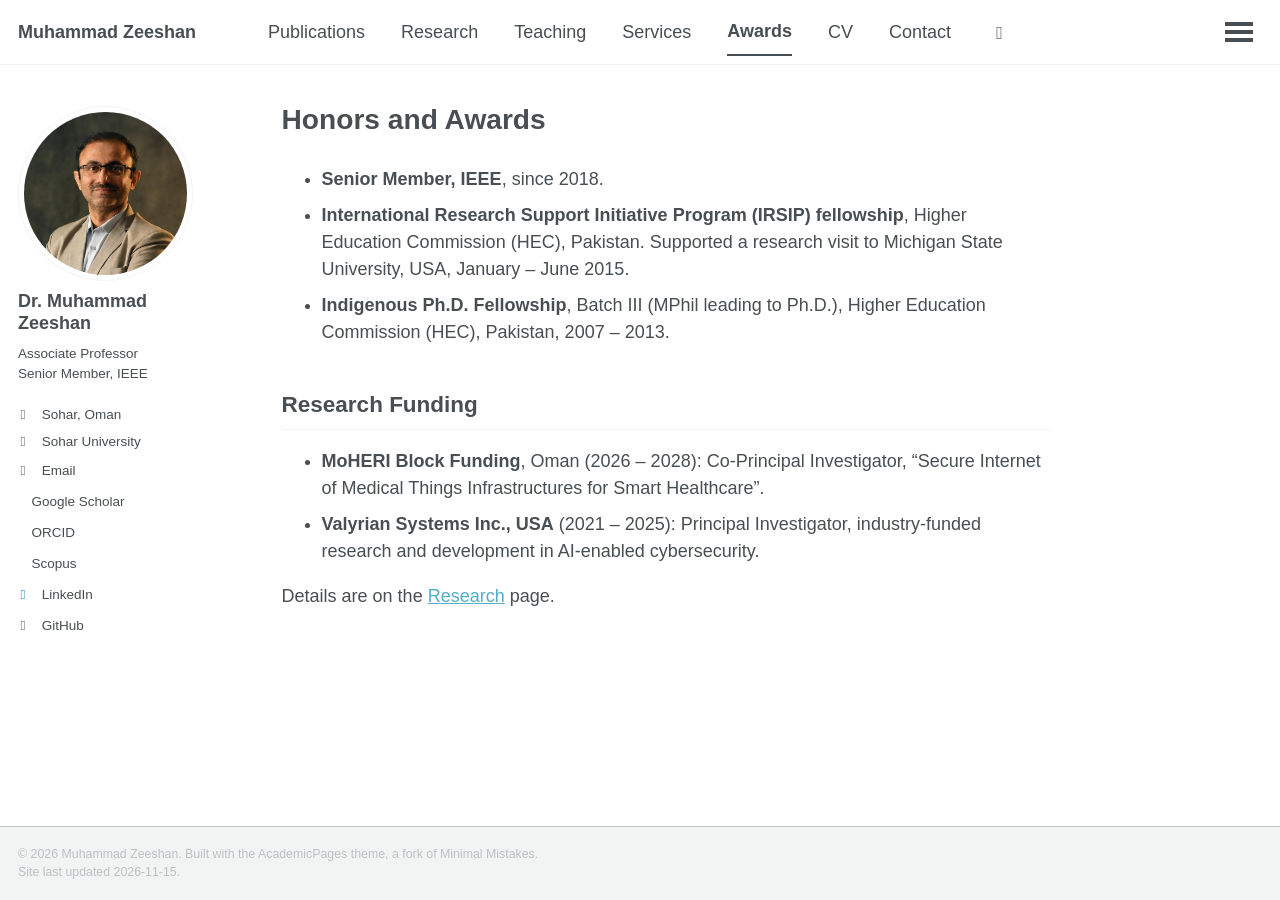
==== commit 2b812c5e: "Fix site for new repository address Make internal links relative so pages, styles and images load at" ====
--- a/awards/index.html
+++ b/awards/index.html
@@ -5,23 +5,23 @@
     <title>Honors and Awards - Muhammad Zeeshan</title>
     <meta name="description" content="Honors, fellowships and awards of Dr. Muhammad Zeeshan.">
     <meta name="author" content="Muhammad Zeeshan">
-    <link rel="canonical" href="https://mzeeshanbhatti.github.io/awards/">
+    <link rel="canonical" href="https://mzeeshan-phd.github.io/mzeeshan-phd/awards/">
     <meta property="og:type" content="website">
     <meta property="og:site_name" content="Muhammad Zeeshan">
     <meta property="og:title" content="Honors and Awards - Muhammad Zeeshan">
     <meta property="og:description" content="Honors, fellowships and awards of Dr. Muhammad Zeeshan.">
-    <meta property="og:url" content="https://mzeeshanbhatti.github.io/awards/">
-    <meta property="og:image" content="https://mzeeshanbhatti.github.io/images/og-image.jpg">
+    <meta property="og:url" content="https://mzeeshan-phd.github.io/mzeeshan-phd/awards/">
+    <meta property="og:image" content="https://mzeeshan-phd.github.io/mzeeshan-phd/images/og-image.jpg">
     <meta name="viewport" content="width=device-width, initial-scale=1.0">
     <script>
       document.documentElement.className = document.documentElement.className.replace(/\bno-js\b/g, '') + ' js ';
     </script>
-    <link rel="stylesheet" href="/assets/css/main.css">
-    <script src="/assets/js/jquery.min.js"></script>
-    <link rel="stylesheet" href="/assets/css/academicons.min.css">
-    <link rel="stylesheet" href="/assets/css/fontawesome.css">
-    <link rel="icon" type="image/png" href="/images/favicon-32x32.png" sizes="32x32">
-    <link rel="apple-touch-icon" sizes="180x180" href="/images/apple-touch-icon.png">
+    <link rel="stylesheet" href="../assets/css/main.css">
+    <script src="../assets/js/jquery.min.js"></script>
+    <link rel="stylesheet" href="../assets/css/academicons.min.css">
+    <link rel="stylesheet" href="../assets/css/fontawesome.css">
+    <link rel="icon" type="image/png" href="../images/favicon-32x32.png" sizes="32x32">
+    <link rel="apple-touch-icon" sizes="180x180" href="../images/apple-touch-icon.png">
   </head>
 
   <body>
@@ -30,14 +30,14 @@
         <div class="masthead__menu">
           <nav id="site-nav" class="greedy-nav">
             <ul class="visible-links">
-          <li class="masthead__menu-item masthead__menu-item--lg persist"><a href="/">Muhammad Zeeshan</a></li>
-          <li class="masthead__menu-item"><a href="/publications/">Publications</a></li>
-          <li class="masthead__menu-item"><a href="/research/">Research</a></li>
-          <li class="masthead__menu-item"><a href="/teaching/">Teaching</a></li>
-          <li class="masthead__menu-item"><a href="/services/">Services</a></li>
-          <li class="masthead__menu-item selected"><a href="/awards/">Awards</a></li>
-          <li class="masthead__menu-item"><a href="/cv/">CV</a></li>
-          <li class="masthead__menu-item"><a href="/contact/">Contact</a></li>
+          <li class="masthead__menu-item masthead__menu-item--lg persist"><a href="../">Muhammad Zeeshan</a></li>
+          <li class="masthead__menu-item"><a href="../publications/">Publications</a></li>
+          <li class="masthead__menu-item"><a href="../research/">Research</a></li>
+          <li class="masthead__menu-item"><a href="../teaching/">Teaching</a></li>
+          <li class="masthead__menu-item"><a href="../services/">Services</a></li>
+          <li class="masthead__menu-item selected"><a href="../awards/">Awards</a></li>
+          <li class="masthead__menu-item"><a href="../cv/">CV</a></li>
+          <li class="masthead__menu-item"><a href="../contact/">Contact</a></li>
           <li id="theme-toggle" class="masthead__menu-item persist tail">
             <button type="button" aria-label="Toggle color theme"><i id="theme-icon" class="fa-solid fa-sun" aria-hidden="true" title="toggle theme"></i></button>
           </li>
@@ -53,7 +53,7 @@
       <div class="sidebar sticky">
         <div itemscope itemtype="http://schema.org/Person">
           <div class="author__avatar">
-            <img src="/images/profile.jpg" class="author__avatar" alt="Dr. Muhammad Zeeshan" fetchpriority="high">
+            <img src="../images/profile.jpg" class="author__avatar" alt="Dr. Muhammad Zeeshan" fetchpriority="high">
           </div>
           <div class="author__content">
             <h3 class="author__name">Dr. Muhammad Zeeshan</h3>
@@ -69,7 +69,7 @@
               <li><a href="https://orcid.org/0000-0003-4417-1365"><i class="ai ai-orcid ai-fw icon-pad-right"></i>ORCID</a></li>
               <li><a href="https://www.scopus.com/authid/detail.uri?authorId=57214970753"><i class="ai ai-scopus ai-fw icon-pad-right"></i>Scopus</a></li>
               <li><a href="https://www.linkedin.com/in/zeeshanbhatti/"><i class="fab fa-fw fa-linkedin icon-pad-right" aria-hidden="true"></i>LinkedIn</a></li>
-              <li><a href="https://github.com/mzeeshanbhatti"><i class="fab fa-fw fa-github icon-pad-right" aria-hidden="true"></i>GitHub</a></li>
+              <li><a href="https://github.com/mzeeshan-phd"><i class="fab fa-fw fa-github icon-pad-right" aria-hidden="true"></i>GitHub</a></li>
             </ul>
           </div>
         </div>
@@ -89,7 +89,7 @@
 <li><strong>MoHERI Block Funding</strong>, Oman (2026 – 2028): Co-Principal Investigator, &ldquo;Secure Internet of Medical Things Infrastructures for Smart Healthcare&rdquo;.</li>
 <li><strong>Valyrian Systems Inc., USA</strong> (2021 – 2025): Principal Investigator, industry-funded research and development in AI-enabled cybersecurity.</li>
 </ul>
-<p>Details are on the <a href="/research/">Research</a> page.</p>
+<p>Details are on the <a href="../research/">Research</a> page.</p>
           </section>
         </div>
       </article>
@@ -99,11 +99,11 @@
       <footer>
         <div class="page__footer-copyright">
           &copy; 2026 Muhammad Zeeshan. Built with the <a href="https://github.com/academicpages/academicpages.github.io">AcademicPages</a> theme, a fork of <a href="https://mademistakes.com/work/minimal-mistakes-jekyll-theme/" rel="nofollow">Minimal Mistakes</a>.<br>
-          Site last updated 2026-11-14.
+          Site last updated 2026-11-15.
         </div>
       </footer>
     </div>
 
-    <script type="module" src="/assets/js/main.min.js"></script>
+    <script type="module" src="../assets/js/main.min.js"></script>
   </body>
 </html>
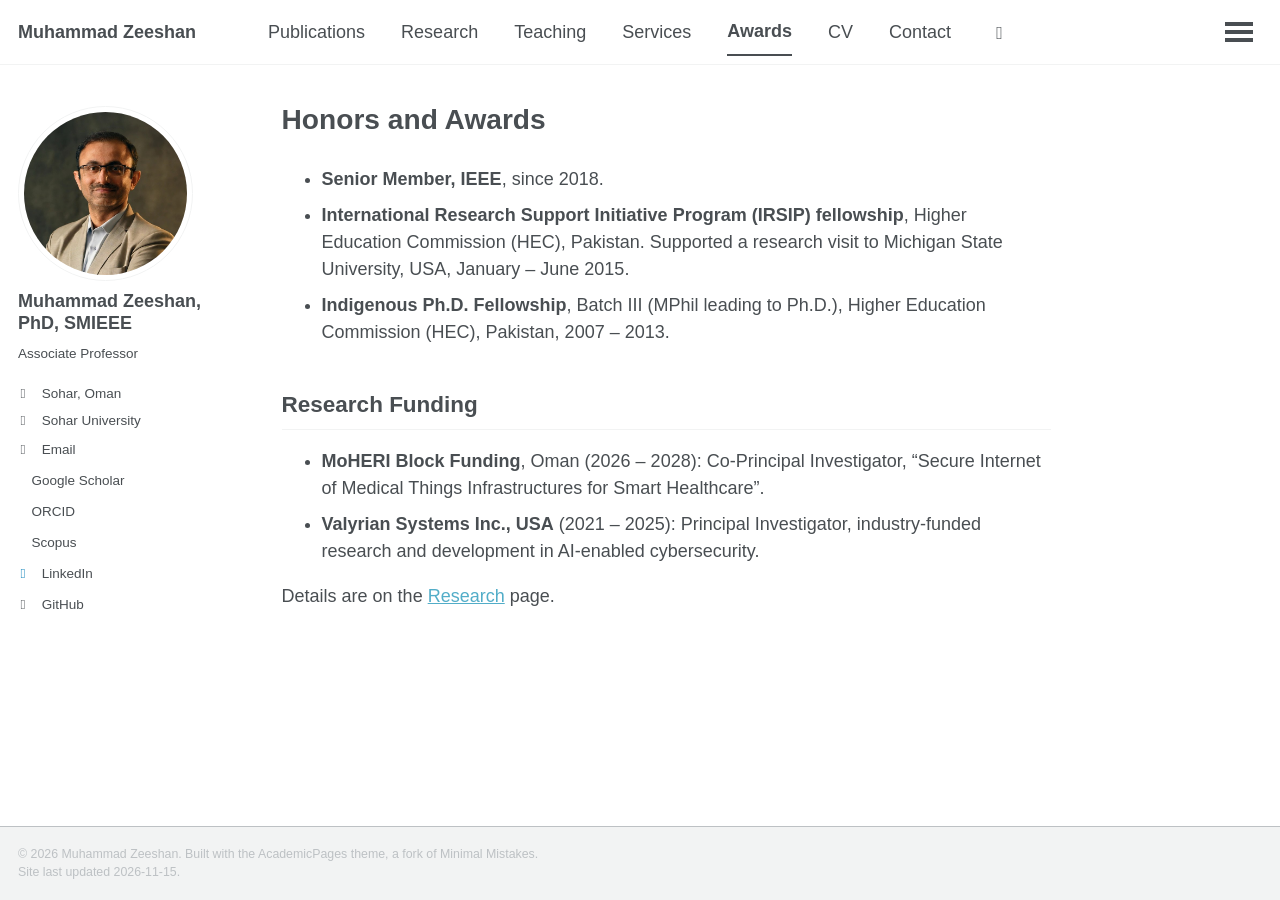
==== commit 32285409: "Show name as Muhammad Zeeshan, PhD, SMIEEE Co-Authored-By: Claude Fable 5.2 <noreply@anthropic.com> " ====
--- a/awards/index.html
+++ b/awards/index.html
@@ -3,15 +3,15 @@
   <head>
     <meta charset="utf-8">
     <title>Honors and Awards - Muhammad Zeeshan</title>
-    <meta name="description" content="Honors, fellowships and awards of Dr. Muhammad Zeeshan.">
+    <meta name="description" content="Honors, fellowships and awards of Muhammad Zeeshan, PhD, SMIEEE.">
     <meta name="author" content="Muhammad Zeeshan">
-    <link rel="canonical" href="https://mzeeshan-phd.github.io/mzeeshan-phd/awards/">
+    <link rel="canonical" href="https://mzeeshan-phd.github.io/awards/">
     <meta property="og:type" content="website">
     <meta property="og:site_name" content="Muhammad Zeeshan">
     <meta property="og:title" content="Honors and Awards - Muhammad Zeeshan">
-    <meta property="og:description" content="Honors, fellowships and awards of Dr. Muhammad Zeeshan.">
-    <meta property="og:url" content="https://mzeeshan-phd.github.io/mzeeshan-phd/awards/">
-    <meta property="og:image" content="https://mzeeshan-phd.github.io/mzeeshan-phd/images/og-image.jpg">
+    <meta property="og:description" content="Honors, fellowships and awards of Muhammad Zeeshan, PhD, SMIEEE.">
+    <meta property="og:url" content="https://mzeeshan-phd.github.io/awards/">
+    <meta property="og:image" content="https://mzeeshan-phd.github.io/images/og-image.jpg">
     <meta name="viewport" content="width=device-width, initial-scale=1.0">
     <script>
       document.documentElement.className = document.documentElement.className.replace(/\bno-js\b/g, '') + ' js ';
@@ -53,11 +53,11 @@
       <div class="sidebar sticky">
         <div itemscope itemtype="http://schema.org/Person">
           <div class="author__avatar">
-            <img src="../images/profile.jpg" class="author__avatar" alt="Dr. Muhammad Zeeshan" fetchpriority="high">
+            <img src="../images/profile.jpg" class="author__avatar" alt="Muhammad Zeeshan, PhD, SMIEEE" fetchpriority="high">
           </div>
           <div class="author__content">
-            <h3 class="author__name">Dr. Muhammad Zeeshan</h3>
-            <p class="author__bio">Associate Professor<br>Senior Member, IEEE</p>
+            <h3 class="author__name">Muhammad Zeeshan, PhD, SMIEEE</h3>
+            <p class="author__bio">Associate Professor</p>
           </div>
           <div class="author__urls-wrapper">
             <button class="btn btn--inverse">Follow</button>
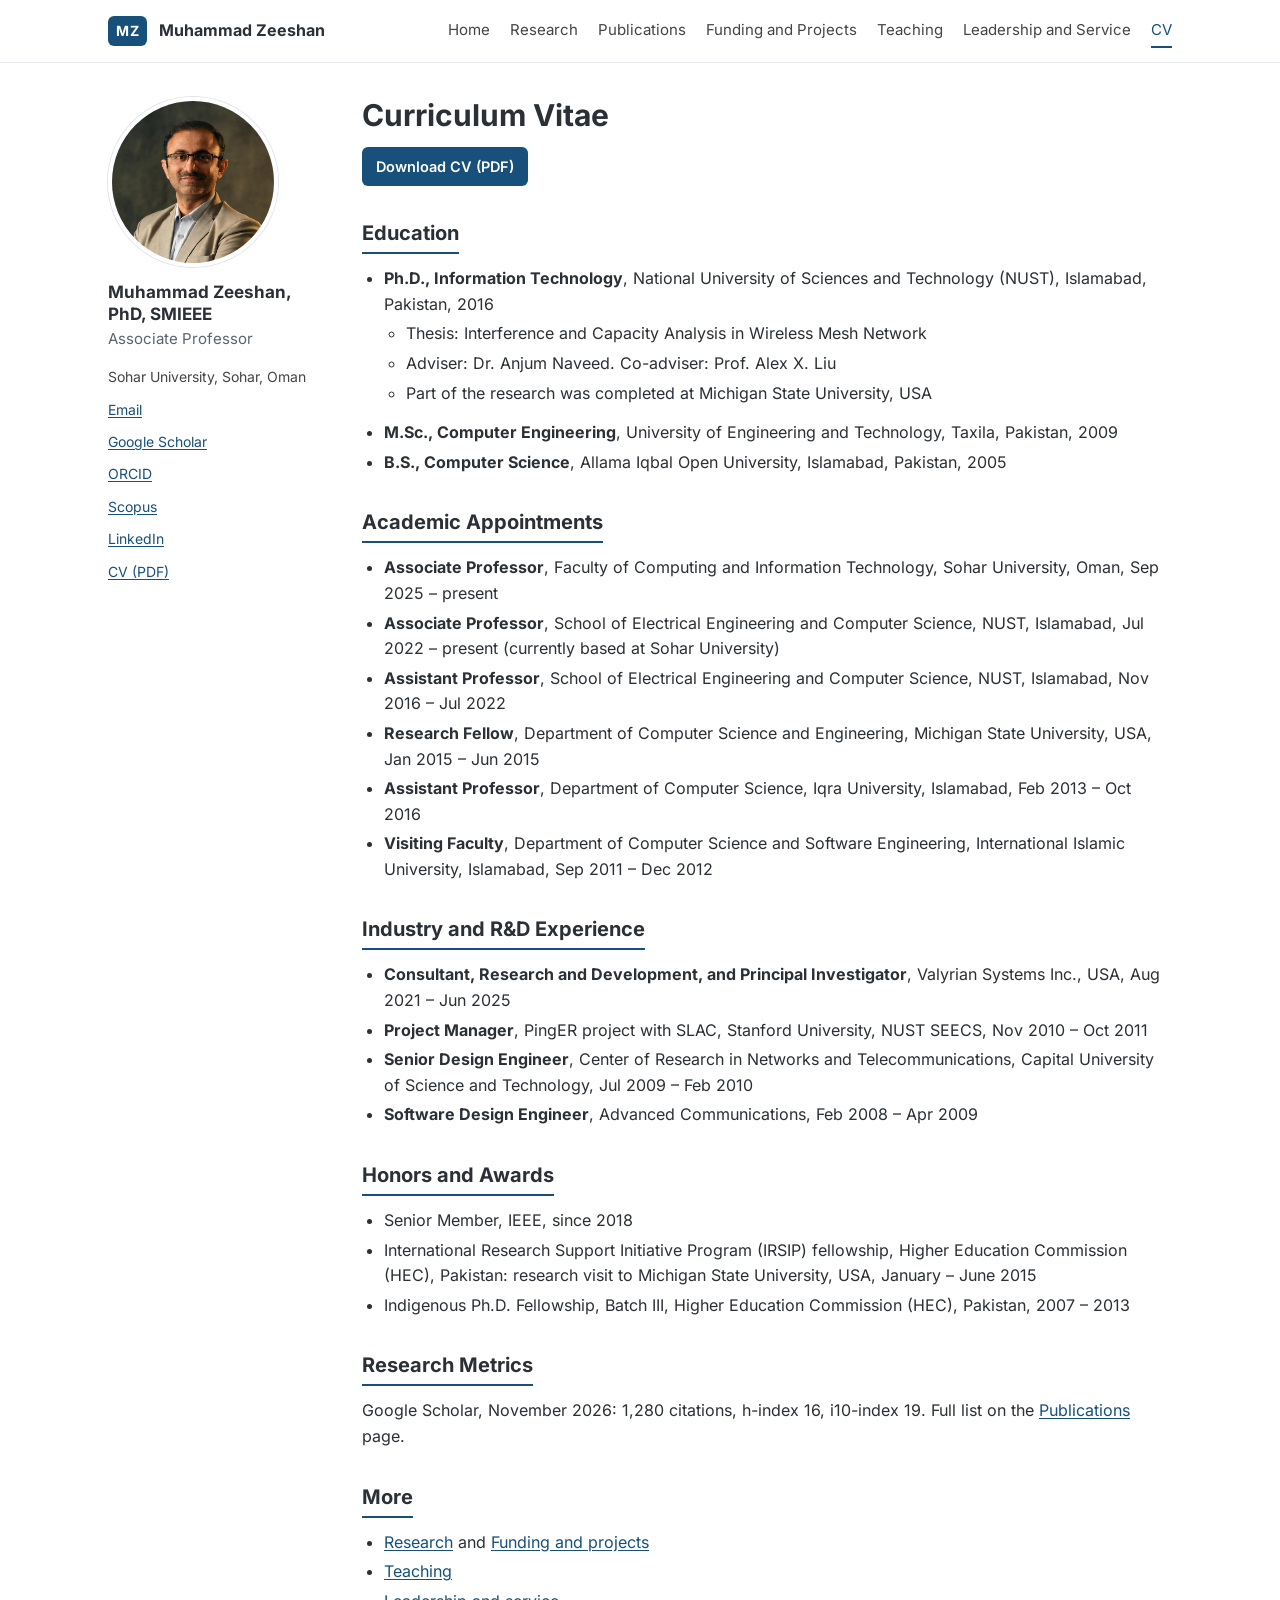
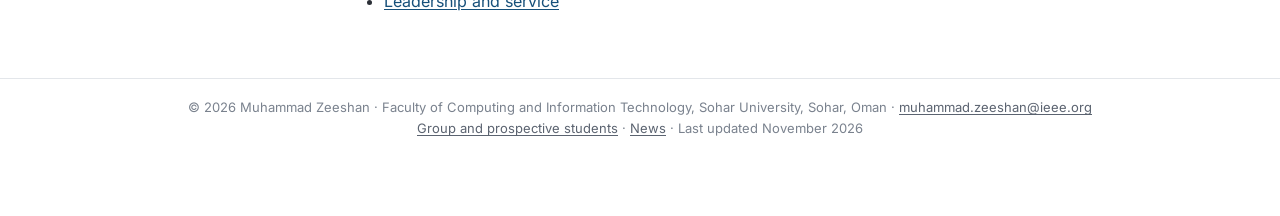
==== commit dcef7bbf: "Redesign site for hiring committees and deans New layout and stylesheet, home page with key numbers " ====
--- a/awards/index.html
+++ b/awards/index.html
@@ -1,109 +1 @@
-<!doctype html>
-<html lang="en" class="no-js">
-  <head>
-    <meta charset="utf-8">
-    <title>Honors and Awards - Muhammad Zeeshan</title>
-    <meta name="description" content="Honors, fellowships and awards of Muhammad Zeeshan, PhD, SMIEEE.">
-    <meta name="author" content="Muhammad Zeeshan">
-    <link rel="canonical" href="https://mzeeshan-phd.github.io/awards/">
-    <meta property="og:type" content="website">
-    <meta property="og:site_name" content="Muhammad Zeeshan">
-    <meta property="og:title" content="Honors and Awards - Muhammad Zeeshan">
-    <meta property="og:description" content="Honors, fellowships and awards of Muhammad Zeeshan, PhD, SMIEEE.">
-    <meta property="og:url" content="https://mzeeshan-phd.github.io/awards/">
-    <meta property="og:image" content="https://mzeeshan-phd.github.io/images/og-image.jpg">
-    <meta name="viewport" content="width=device-width, initial-scale=1.0">
-    <script>
-      document.documentElement.className = document.documentElement.className.replace(/\bno-js\b/g, '') + ' js ';
-    </script>
-    <link rel="stylesheet" href="../assets/css/main.css">
-    <script src="../assets/js/jquery.min.js"></script>
-    <link rel="stylesheet" href="../assets/css/academicons.min.css">
-    <link rel="stylesheet" href="../assets/css/fontawesome.css">
-    <link rel="icon" type="image/png" href="../images/favicon-32x32.png" sizes="32x32">
-    <link rel="apple-touch-icon" sizes="180x180" href="../images/apple-touch-icon.png">
-  </head>
-
-  <body>
-    <div class="masthead">
-      <div class="masthead__inner-wrap">
-        <div class="masthead__menu">
-          <nav id="site-nav" class="greedy-nav">
-            <ul class="visible-links">
-          <li class="masthead__menu-item masthead__menu-item--lg persist"><a href="../">Muhammad Zeeshan</a></li>
-          <li class="masthead__menu-item"><a href="../publications/">Publications</a></li>
-          <li class="masthead__menu-item"><a href="../research/">Research</a></li>
-          <li class="masthead__menu-item"><a href="../teaching/">Teaching</a></li>
-          <li class="masthead__menu-item"><a href="../services/">Services</a></li>
-          <li class="masthead__menu-item selected"><a href="../awards/">Awards</a></li>
-          <li class="masthead__menu-item"><a href="../cv/">CV</a></li>
-          <li class="masthead__menu-item"><a href="../contact/">Contact</a></li>
-          <li id="theme-toggle" class="masthead__menu-item persist tail">
-            <button type="button" aria-label="Toggle color theme"><i id="theme-icon" class="fa-solid fa-sun" aria-hidden="true" title="toggle theme"></i></button>
-          </li>
-            </ul>
-            <button class="greedy-nav__toggle" type="button" aria-label="Menu"><span class="navicon"></span></button>
-            <ul class="hidden-links hidden"></ul>
-          </nav>
-        </div>
-      </div>
-    </div>
-
-    <div id="main" role="main">
-      <div class="sidebar sticky">
-        <div itemscope itemtype="http://schema.org/Person">
-          <div class="author__avatar">
-            <img src="../images/profile.jpg" class="author__avatar" alt="Muhammad Zeeshan, PhD, SMIEEE" fetchpriority="high">
-          </div>
-          <div class="author__content">
-            <h3 class="author__name">Muhammad Zeeshan, PhD, SMIEEE</h3>
-            <p class="author__bio">Associate Professor</p>
-          </div>
-          <div class="author__urls-wrapper">
-            <button class="btn btn--inverse">Follow</button>
-            <ul class="author__urls social-icons">
-              <li class="author__desktop"><i class="fas fa-fw fa-location-dot icon-pad-right" aria-hidden="true"></i>Sohar, Oman</li>
-              <li class="author__desktop"><i class="fas fa-fw fa-building-columns icon-pad-right" aria-hidden="true"></i>Sohar University</li>
-              <li><a href="mailto:muhammad.zeeshan@ieee.org"><i class="fas fa-fw fa-envelope icon-pad-right" aria-hidden="true"></i>Email</a></li>
-              <li><a href="https://scholar.google.com.pk/citations?user=bIB6sP4AAAAJ&amp;hl=en"><i class="ai ai-google-scholar ai-fw icon-pad-right"></i>Google Scholar</a></li>
-              <li><a href="https://orcid.org/0000-0003-4417-1365"><i class="ai ai-orcid ai-fw icon-pad-right"></i>ORCID</a></li>
-              <li><a href="https://www.scopus.com/authid/detail.uri?authorId=57214970753"><i class="ai ai-scopus ai-fw icon-pad-right"></i>Scopus</a></li>
-              <li><a href="https://www.linkedin.com/in/zeeshanbhatti/"><i class="fab fa-fw fa-linkedin icon-pad-right" aria-hidden="true"></i>LinkedIn</a></li>
-              <li><a href="https://github.com/mzeeshan-phd"><i class="fab fa-fw fa-github icon-pad-right" aria-hidden="true"></i>GitHub</a></li>
-            </ul>
-          </div>
-        </div>
-      </div>
-
-      <article class="page" itemscope itemtype="http://schema.org/CreativeWork">
-        <div class="page__inner-wrap">
-          <header><h1 class="page__title" itemprop="headline">Honors and Awards</h1></header>
-          <section class="page__content" itemprop="text">
-<ul>
-<li><strong>Senior Member, IEEE</strong>, since 2018.</li>
-<li><strong>International Research Support Initiative Program (IRSIP) fellowship</strong>, Higher Education Commission (HEC), Pakistan. Supported a research visit to Michigan State University, USA, January – June 2015.</li>
-<li><strong>Indigenous Ph.D. Fellowship</strong>, Batch III (MPhil leading to Ph.D.), Higher Education Commission (HEC), Pakistan, 2007 – 2013.</li>
-</ul>
-<h2>Research Funding</h2>
-<ul>
-<li><strong>MoHERI Block Funding</strong>, Oman (2026 – 2028): Co-Principal Investigator, &ldquo;Secure Internet of Medical Things Infrastructures for Smart Healthcare&rdquo;.</li>
-<li><strong>Valyrian Systems Inc., USA</strong> (2021 – 2025): Principal Investigator, industry-funded research and development in AI-enabled cybersecurity.</li>
-</ul>
-<p>Details are on the <a href="../research/">Research</a> page.</p>
-          </section>
-        </div>
-      </article>
-    </div>
-
-    <div class="page__footer">
-      <footer>
-        <div class="page__footer-copyright">
-          &copy; 2026 Muhammad Zeeshan. Built with the <a href="https://github.com/academicpages/academicpages.github.io">AcademicPages</a> theme, a fork of <a href="https://mademistakes.com/work/minimal-mistakes-jekyll-theme/" rel="nofollow">Minimal Mistakes</a>.<br>
-          Site last updated 2026-11-15.
-        </div>
-      </footer>
-    </div>
-
-    <script type="module" src="../assets/js/main.min.js"></script>
-  </body>
-</html>
+<!doctype html><meta charset="utf-8"><title>Moved</title><link rel="canonical" href="https://mzeeshan-phd.github.io/cv/"><meta http-equiv="refresh" content="0; url=https://mzeeshan-phd.github.io/cv/"><p>This page has moved to <a href="https://mzeeshan-phd.github.io/cv/">https://mzeeshan-phd.github.io/cv/</a>.</p>
